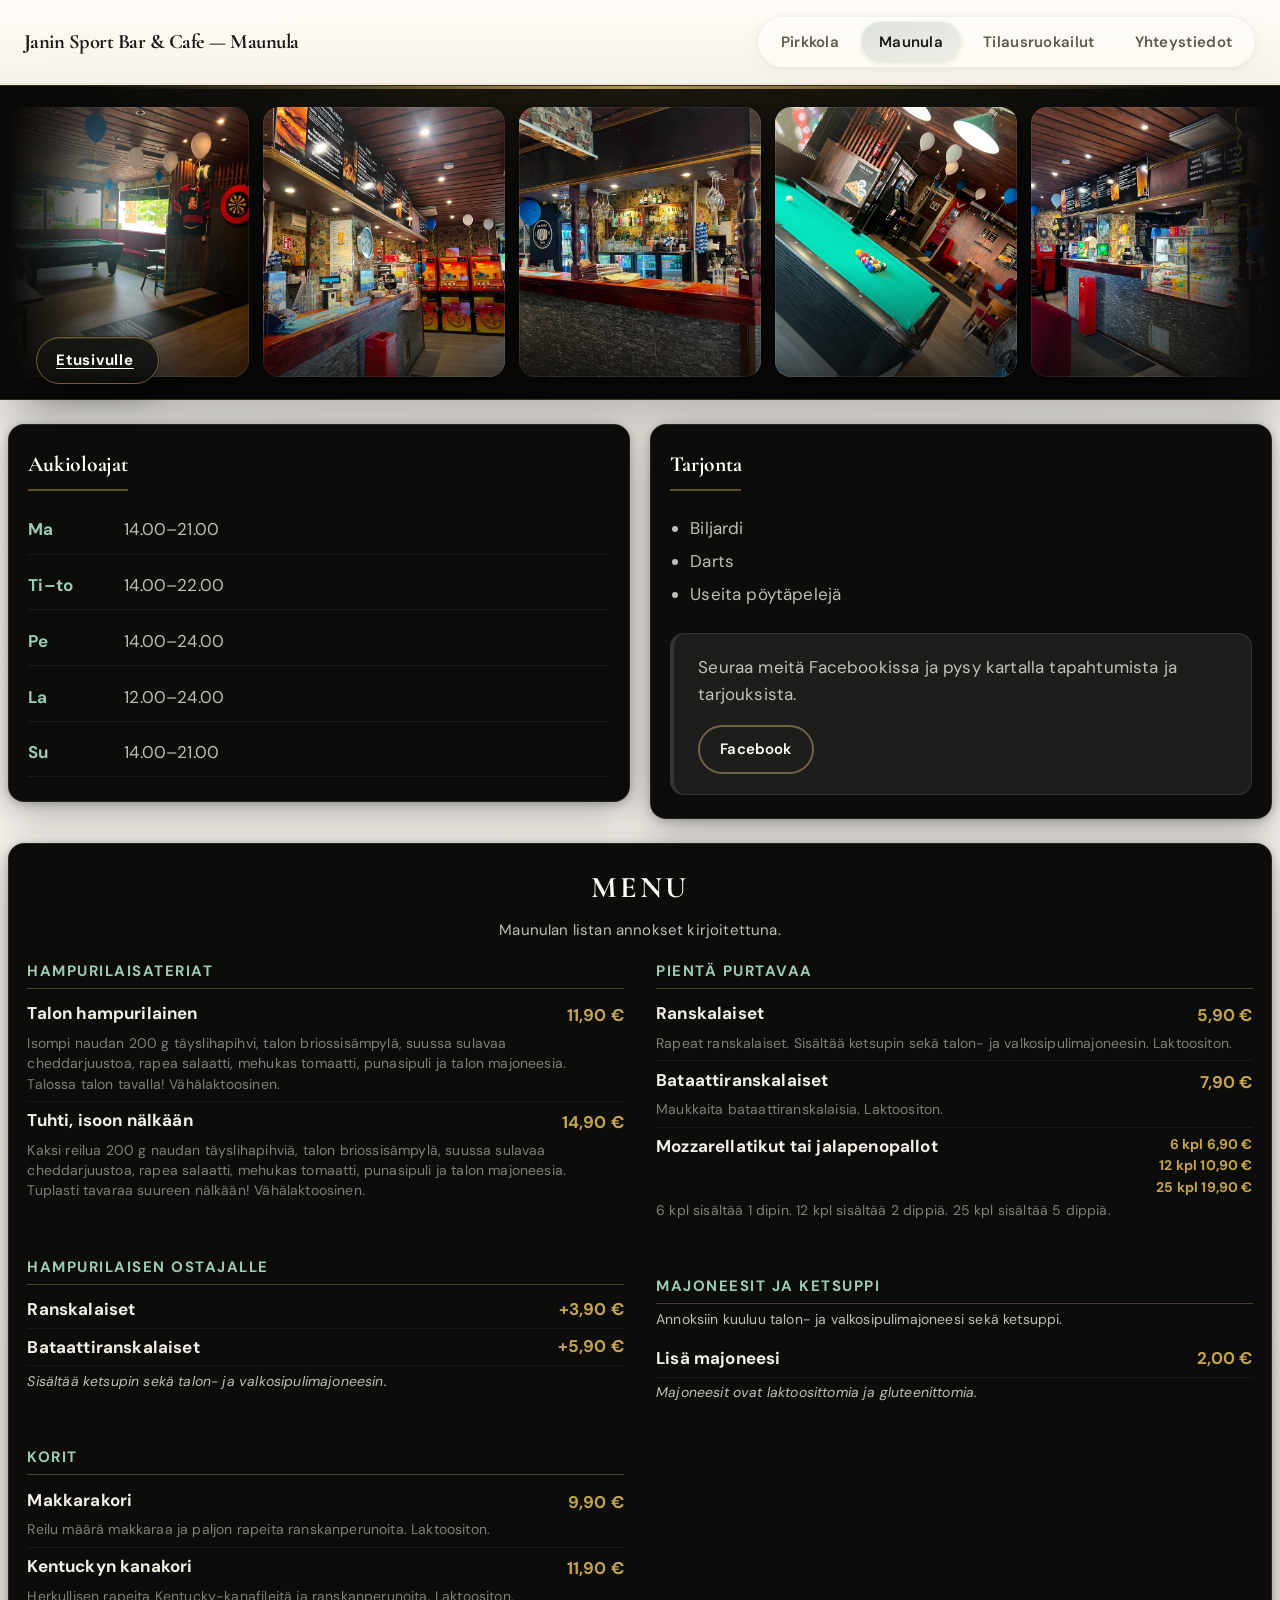
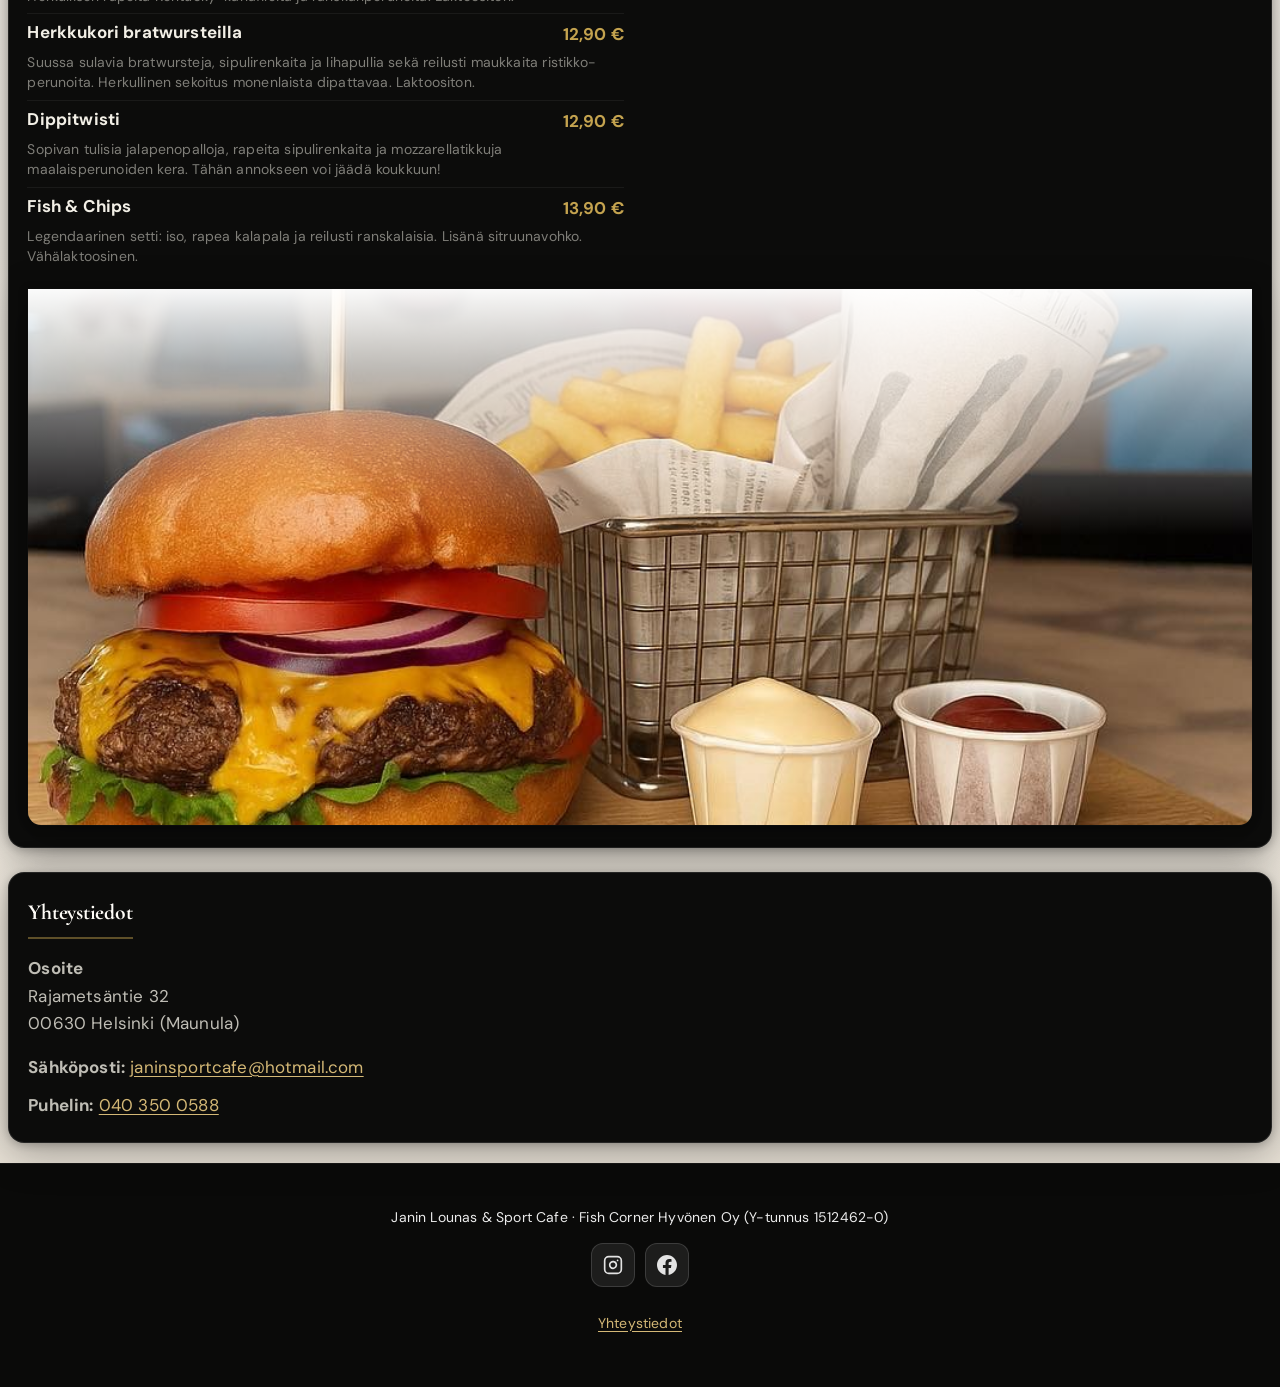
==== maunula/index.html @ fe7ccd72 "Korjaa siistit URL-osoitteet: kansiorakenne GitHub Pagesille. - pirkkola/, maunula/, yhteystiedot/ j" ====
﻿<!DOCTYPE html>
<html lang="fi">
<head>
  <meta charset="utf-8">
  <meta name="viewport" content="width=device-width, initial-scale=1, viewport-fit=cover">
  <meta name="theme-color" content="#12110f">
  <title>Maunula — Janin Sport Bar &amp; Cafe</title>
  <meta name="description" content="Janin Sport Bar &amp; Cafe Maunula, Helsinki: lounas, menu, biljardi, darts ja pöytäpelit. Rajametsäntie 32. Aukioloajat ja yhteystiedot.">
  <link rel="canonical" href="https://janinsportcafe.fi/maunula/">
  <meta name="robots" content="index, follow, max-image-preview:large">
  <link rel="sitemap" type="application/xml" title="Sitemap" href="https://janinsportcafe.fi/sitemap.xml">
  <link rel="alternate" hreflang="fi" href="https://janinsportcafe.fi/maunula/">
  <link rel="icon" href="/favicon.ico" sizes="48x48">
  <link rel="icon" href="/images/favicon-32x32.png" type="image/png" sizes="32x32">
  <link rel="icon" href="/images/favicon-16x16.png" type="image/png" sizes="16x16">
  <link rel="icon" href="/images/favicon.png" type="image/png" sizes="150x150">
  <link rel="apple-touch-icon" href="/images/apple-touch-icon.png" sizes="180x180">
  <link rel="manifest" href="/site.webmanifest">
  <meta name="application-name" content="Janin Lounas &amp; Sport Cafe">
  <meta name="apple-mobile-web-app-title" content="Janin Cafe">
  <meta name="apple-mobile-web-app-capable" content="yes">
  <meta name="apple-mobile-web-app-status-bar-style" content="black-translucent">
  <meta name="mobile-web-app-capable" content="yes">
  <meta name="msapplication-TileColor" content="#12110f">
  <meta name="msapplication-TileImage" content="https://janinsportcafe.fi/images/mstile-150x150.png">
  <meta name="msapplication-config" content="/browserconfig.xml">
  <meta property="og:locale" content="fi_FI">
  <meta property="og:site_name" content="Janin Lounas &amp; Sport Cafe">
  <meta property="og:type" content="website">
  <meta property="og:title" content="Maunula — Janin Sport Bar &amp; Cafe">
  <meta property="og:description" content="Sport Bar &amp; Cafe Maunulassa: lounas, biljardi, darts ja pöytäpelit. Rajametsäntie 32, Helsinki.">
  <meta property="og:url" content="https://janinsportcafe.fi/maunula/">
  <meta property="og:image" content="https://janinsportcafe.fi/images/og-default.jpg">
  <meta property="og:image:width" content="1200">
  <meta property="og:image:height" content="1200">
  <meta property="og:image:alt" content="Janin Sport Bar &amp; Cafe Maunula">
  <meta property="og:image:secure_url" content="https://janinsportcafe.fi/images/og-default.jpg">
  <meta property="og:image:type" content="image/jpeg">
  <meta name="twitter:card" content="summary_large_image">
  <meta name="twitter:title" content="Maunula — Janin Sport Bar &amp; Cafe">
  <meta name="twitter:description" content="Lounas, biljardi ja darts Maunulassa. Rajametsäntie 32, Helsinki.">
  <meta name="twitter:image" content="https://janinsportcafe.fi/images/og-default.jpg">
  <meta name="twitter:image:alt" content="Janin Sport Bar &amp; Cafe Maunula">
  <script type="application/ld+json">
  {
    "@context": "https://schema.org",
    "@graph": [
      {
        "@type": "BreadcrumbList",
        "itemListElement": [
          { "@type": "ListItem", "position": 1, "name": "Etusivu", "item": "https://janinsportcafe.fi/" },
          { "@type": "ListItem", "position": 2, "name": "Maunula", "item": "https://janinsportcafe.fi/maunula/" }
        ]
      },
      {
        "@type": "BarOrPub",
        "@id": "https://janinsportcafe.fi/maunula/#restaurant",
        "name": "Janin Sport Bar & Cafe — Maunula",
        "url": "https://janinsportcafe.fi/maunula/",
        "image": "https://janinsportcafe.fi/images/maunula-hero-01.png",
        "telephone": "+358403500588",
        "email": "janinsportcafe@hotmail.com",
        "servesCuisine": ["Suomalainen", "Lounas", "Burgerit"],
        "address": {
          "@type": "PostalAddress",
          "streetAddress": "Rajametsäntie 32",
          "addressLocality": "Helsinki",
          "postalCode": "00630",
          "addressCountry": "FI"
        },
        "geo": {
          "@type": "GeoCoordinates",
          "latitude": 60.2292534,
          "longitude": 24.9336675
        },
        "openingHoursSpecification": [
          { "@type": "OpeningHoursSpecification", "dayOfWeek": "Monday", "opens": "14:00", "closes": "21:00" },
          { "@type": "OpeningHoursSpecification", "dayOfWeek": ["Tuesday", "Wednesday", "Thursday"], "opens": "14:00", "closes": "22:00" },
          { "@type": "OpeningHoursSpecification", "dayOfWeek": "Friday", "opens": "14:00", "closes": "24:00" },
          { "@type": "OpeningHoursSpecification", "dayOfWeek": "Saturday", "opens": "12:00", "closes": "24:00" },
          { "@type": "OpeningHoursSpecification", "dayOfWeek": "Sunday", "opens": "14:00", "closes": "21:00" }
        ],
        "parentOrganization": {
          "@type": "Organization",
          "name": "Fish Corner Hyvönen Oy",
          "taxID": "1512462-0"
        }
      }
    ]
  }
  </script>
  <link rel="preconnect" href="https://fonts.googleapis.com">
  <link rel="preconnect" href="https://fonts.gstatic.com" crossorigin>
  <link href="https://fonts.googleapis.com/css2?family=Cormorant+Garamond:ital,wght@0,500;0,600;0,700;1,500&family=DM+Sans:ital,opsz,wght@0,9..40,400;0,9..40,500;0,9..40,600;0,9..40,700;1,9..40,400&display=swap" rel="stylesheet">
  <link rel="stylesheet" href="/css/style.css">
  <script src="/js/nav.js" defer></script>
  <script src="/js/home-reveal.js" defer></script>
</head>
<body class="page-branch page-maunula">
  <a class="skip-link" href="#main-content">Hyppää sisältöön</a>
  <div class="layout">
    <header class="site-header">
      <div class="site-header__inner">
        <a class="brand" href="/">Janin Sport Bar &amp; Cafe — Maunula</a>
        <button type="button" class="nav-toggle" aria-expanded="false" aria-controls="primary-nav" aria-label="Avaa valikko">
          <span class="nav-toggle__lines" aria-hidden="true"><span></span><span></span><span></span></span>
        </button>
        <nav id="primary-nav" class="nav nav--primary" aria-label="Päävalikko">
          <a href="/pirkkola/">Pirkkola</a>
          <a href="/maunula/" aria-current="page">Maunula</a>
          <a href="/pirkkola/#tilausruokailut">Tilausruokailut</a>
          <a href="/yhteystiedot/">Yhteystiedot</a>
        </nav>
      </div>
    </header>

    <main class="branch-main branch-main--fullvisual" id="main-content">
      <div class="branch-hero-shell">
      <div class="branch-visual-hero branch-visual-hero--gallery" role="group" aria-label="Kuvia Maunulasta">
        <div class="branch-visual-hero__viewport">
          <div class="branch-visual-hero__track">
            <figure class="branch-visual-hero__photo">
              <img src="/images/maunula-hero-01.png" alt="Biljardipöytä, darts ja pelitila ikkunoiden äärellä." width="800" height="500" decoding="async" fetchpriority="high">
            </figure>
            <figure class="branch-visual-hero__photo">
              <img src="/images/maunula-hero-02.png" alt="Palvelutiski, menu-taulut ja pelikoneet." width="800" height="500" loading="lazy" decoding="async">
            </figure>
            <figure class="branch-visual-hero__photo">
              <img src="/images/maunula-hero-03.png" alt="Baari ja juomavalikoima tiskin takana." width="800" height="500" loading="lazy" decoding="async">
            </figure>
            <figure class="branch-visual-hero__photo">
              <img src="/images/maunula-hero-04.png" alt="Biljardipöytä ja ravintolasali." width="800" height="500" loading="lazy" decoding="async">
            </figure>
            <figure class="branch-visual-hero__photo">
              <img src="/images/maunula-hero-05.png" alt="Palvelutiski ja juomavalikoima." width="800" height="500" loading="lazy" decoding="async">
            </figure>
            <figure class="branch-visual-hero__photo">
              <img src="/images/maunula-hero-06.png" alt="Baari, menu-taulut ja palvelutiski." width="800" height="500" loading="lazy" decoding="async">
            </figure>
            <figure class="branch-visual-hero__photo">
              <img src="/images/maunula-hero-07.png" alt="Biljardipöytä ja darts-seinä." width="800" height="500" loading="lazy" decoding="async">
            </figure>
            <figure class="branch-visual-hero__photo" aria-hidden="true">
              <img src="/images/maunula-hero-01.png" alt="" width="800" height="500" loading="lazy" decoding="async">
            </figure>
            <figure class="branch-visual-hero__photo" aria-hidden="true">
              <img src="/images/maunula-hero-02.png" alt="" width="800" height="500" loading="lazy" decoding="async">
            </figure>
            <figure class="branch-visual-hero__photo" aria-hidden="true">
              <img src="/images/maunula-hero-03.png" alt="" width="800" height="500" loading="lazy" decoding="async">
            </figure>
            <figure class="branch-visual-hero__photo" aria-hidden="true">
              <img src="/images/maunula-hero-04.png" alt="" width="800" height="500" loading="lazy" decoding="async">
            </figure>
            <figure class="branch-visual-hero__photo" aria-hidden="true">
              <img src="/images/maunula-hero-05.png" alt="" width="800" height="500" loading="lazy" decoding="async">
            </figure>
            <figure class="branch-visual-hero__photo" aria-hidden="true">
              <img src="/images/maunula-hero-06.png" alt="" width="800" height="500" loading="lazy" decoding="async">
            </figure>
            <figure class="branch-visual-hero__photo" aria-hidden="true">
              <img src="/images/maunula-hero-07.png" alt="" width="800" height="500" loading="lazy" decoding="async">
            </figure>
          </div>
        </div>
      </div>
      <p class="back-row back-row--hero-overlay home-reveal"><a class="back-row__link" href="/">Etusivulle</a></p>
      </div>

      <div class="branch-grid">
        <section class="content-panel home-reveal" style="--reveal-delay: 0ms" aria-labelledby="h-aukio-m">
          <h2 id="h-aukio-m">Aukioloajat</h2>
          <ul class="hours-list">
            <li><strong>Ma</strong> <span>14.00–21.00</span></li>
            <li><strong>Ti–to</strong> <span>14.00–22.00</span></li>
            <li><strong>Pe</strong> <span>14.00–24.00</span></li>
            <li><strong>La</strong> <span>12.00–24.00</span></li>
            <li><strong>Su</strong> <span>14.00–21.00</span></li>
          </ul>
        </section>

        <section class="content-panel home-reveal" style="--reveal-delay: 90ms" aria-labelledby="h-pelit-m">
          <h2 id="h-pelit-m">Tarjonta</h2>
          <ul class="plain">
            <li>Biljardi</li>
            <li>Darts</li>
            <li>Useita pöytäpelejä</li>
          </ul>
          <div class="callout" style="margin-top:1.5rem;">
            <p style="margin:0;">Seuraa meitä Facebookissa ja pysy kartalla tapahtumista ja tarjouksista.</p>
            <div class="actions-row">
              <a class="btn btn--secondary" href="https://www.facebook.com/lounaskahvilakavio/" rel="noopener noreferrer" target="_blank">Facebook</a>
            </div>
          </div>
        </section>
      </div>

      <section class="menu-section home-reveal" id="menu" aria-labelledby="menu-title-maunula">
        <h2 id="menu-title-maunula" class="menu-title">Menu</h2>
        <p class="menu-intro">Maunulan listan annokset kirjoitettuna.</p>
        <div class="menu-grid">
          <div class="menu-column">
            <section aria-labelledby="menu-burgerit-m">
              <h3 id="menu-burgerit-m" class="menu-block__heading">Hampurilaisateriat</h3>

              <article class="menu-item">
                <div class="menu-item__row">
                  <p class="menu-item__name">Talon hampurilainen</p>
                  <div class="menu-item__tail"><span class="menu-item__price">11,90 €</span></div>
                </div>
                <p class="menu-item__desc">Isompi naudan 200 g täyslihapihvi, talon briossisämpylä, suussa sulavaa cheddarjuustoa, rapea salaatti, mehukas tomaatti, punasipuli ja talon majoneesia. Talossa talon tavalla! Vähälaktoosinen.</p>
              </article>

              <article class="menu-item">
                <div class="menu-item__row">
                  <p class="menu-item__name">Tuhti, isoon nälkään</p>
                  <div class="menu-item__tail"><span class="menu-item__price">14,90 €</span></div>
                </div>
                <p class="menu-item__desc">Kaksi reilua 200 g naudan täyslihapihviä, talon briossisämpylä, suussa sulavaa cheddarjuustoa, rapea salaatti, mehukas tomaatti, punasipuli ja talon majoneesia. Tuplasti tavaraa suureen nälkään! Vähälaktoosinen.</p>
              </article>
            </section>

            <section class="menu-block--footer" aria-labelledby="menu-lisuke-m">
              <h3 id="menu-lisuke-m" class="menu-block__heading">Hampurilaisen ostajalle</h3>
              <article class="menu-item menu-item--tight">
                <div class="menu-item__row">
                  <p class="menu-item__name">Ranskalaiset</p>
                  <div class="menu-item__tail"><span class="menu-item__price">+3,90 €</span></div>
                </div>
              </article>
              <article class="menu-item menu-item--tight">
                <div class="menu-item__row">
                  <p class="menu-item__name">Bataattiranskalaiset</p>
                  <div class="menu-item__tail"><span class="menu-item__price">+5,90 €</span></div>
                </div>
              </article>
              <p class="menu-block__note menu-block__note--after">Sisältää ketsupin sekä talon- ja valkosipulimajoneesin.</p>
            </section>

            <section class="menu-block--footer" aria-labelledby="menu-korit-m">
              <h3 id="menu-korit-m" class="menu-block__heading">Korit</h3>

              <article class="menu-item">
                <div class="menu-item__row">
                  <p class="menu-item__name">Makkarakori</p>
                  <div class="menu-item__tail"><span class="menu-item__price">9,90 €</span></div>
                </div>
                <p class="menu-item__desc">Reilu määrä makkaraa ja paljon rapeita ranskanperunoita. Laktoositon.</p>
              </article>

              <article class="menu-item">
                <div class="menu-item__row">
                  <p class="menu-item__name">Kentuckyn kanakori</p>
                  <div class="menu-item__tail"><span class="menu-item__price">11,90 €</span></div>
                </div>
                <p class="menu-item__desc">Herkullisen rapeita Kentucky-kanafileitä ja ranskanperunoita. Laktoositon.</p>
              </article>

              <article class="menu-item">
                <div class="menu-item__row">
                  <p class="menu-item__name">Herkkukori bratwursteilla</p>
                  <div class="menu-item__tail"><span class="menu-item__price">12,90 €</span></div>
                </div>
                <p class="menu-item__desc">Suussa sulavia bratwursteja, sipulirenkaita ja lihapullia sekä reilusti maukkaita ristikko-perunoita. Herkullinen sekoitus monenlaista dipattavaa. Laktoositon.</p>
              </article>

              <article class="menu-item">
                <div class="menu-item__row">
                  <p class="menu-item__name">Dippitwisti</p>
                  <div class="menu-item__tail"><span class="menu-item__price">12,90 €</span></div>
                </div>
                <p class="menu-item__desc">Sopivan tulisia jalapenopalloja, rapeita sipulirenkaita ja mozzarellatikkuja maalaisperunoiden kera. Tähän annokseen voi jäädä koukkuun!</p>
              </article>

              <article class="menu-item">
                <div class="menu-item__row">
                  <p class="menu-item__name">Fish &amp; Chips</p>
                  <div class="menu-item__tail"><span class="menu-item__price">13,90 €</span></div>
                </div>
                <p class="menu-item__desc">Legendaarinen setti: iso, rapea kalapala ja reilusti ranskalaisia. Lisänä sitruunavohko. Vähälaktoosinen.</p>
              </article>
            </section>
          </div>

          <div class="menu-column">
            <section aria-labelledby="menu-pienta-m">
              <h3 id="menu-pienta-m" class="menu-block__heading">Pientä purtavaa</h3>

              <article class="menu-item">
                <div class="menu-item__row">
                  <p class="menu-item__name">Ranskalaiset</p>
                  <div class="menu-item__tail"><span class="menu-item__price">5,90 €</span></div>
                </div>
                <p class="menu-item__desc">Rapeat ranskalaiset. Sisältää ketsupin sekä talon- ja valkosipulimajoneesin. Laktoositon.</p>
              </article>

              <article class="menu-item">
                <div class="menu-item__row">
                  <p class="menu-item__name">Bataattiranskalaiset</p>
                  <div class="menu-item__tail"><span class="menu-item__price">7,90 €</span></div>
                </div>
                <p class="menu-item__desc">Maukkaita bataattiranskalaisia. Laktoositon.</p>
              </article>

              <article class="menu-item">
                <div class="menu-item__row">
                  <p class="menu-item__name">Mozzarellatikut tai jalapenopallot</p>
                  <div class="menu-item__tail menu-item__tail--stack">
                    <span class="menu-item__price">6 kpl 6,90 €</span>
                    <span class="menu-item__price">12 kpl 10,90 €</span>
                    <span class="menu-item__price">25 kpl 19,90 €</span>
                  </div>
                </div>
                <p class="menu-item__desc">6 kpl sisältää 1 dipin. 12 kpl sisältää 2 dippiä. 25 kpl sisältää 5 dippiä.</p>
              </article>
            </section>

            <section class="menu-block--footer" aria-labelledby="menu-majo-m">
              <h3 id="menu-majo-m" class="menu-block__heading">Majoneesit ja ketsuppi</h3>
              <p class="menu-block__note">Annoksiin kuuluu talon- ja valkosipulimajoneesi sekä ketsuppi.</p>
              <article class="menu-item menu-item--tight">
                <div class="menu-item__row">
                  <p class="menu-item__name">Lisä majoneesi</p>
                  <div class="menu-item__tail"><span class="menu-item__price">2,00 €</span></div>
                </div>
              </article>
              <p class="menu-block__note menu-block__note--after">Majoneesit ovat laktoosittomia ja gluteenittomia.</p>
            </section>
          </div>
        </div>
        <figure class="menu-print menu-print--banner">
          <img
            src="/images/menu-burger-side.png"
            alt="Hampurilainen, ranskalaiset ja dipit tarjoiltuna."
            width="1024"
            height="1024"
            loading="lazy"
            decoding="async">
        </figure>
      </section>

      <section class="content-panel home-reveal" aria-labelledby="h-yhteys-m">
        <h2 id="h-yhteys-m">Yhteystiedot</h2>
        <p style="margin:0;"><strong>Osoite</strong><br>Rajametsäntie 32<br>00630 Helsinki (Maunula)</p>
        <p style="margin:1rem 0 0;">
          <strong>Sähköposti:</strong>
          <a href="mailto:janinsportcafe@hotmail.com">janinsportcafe@hotmail.com</a>
        </p>
        <p style="margin:0.65rem 0 0;">
          <strong>Puhelin:</strong>
          <a href="tel:+358403500588">040 350 0588</a>
        </p>
      </section>
    </main>

    <footer class="site-footer">
      <p>Janin Lounas &amp; Sport Cafe · Fish Corner Hyvönen Oy (Y-tunnus 1512462-0)</p>
      <ul class="social-links social-links--footer" role="list">
        <li>
          <a class="social-link" href="https://www.instagram.com/janin_lounas_pirkkola/" rel="noopener noreferrer" target="_blank" aria-label="Janin Lounas Pirkkola Instagramissa">
            <svg class="social-link__icon" xmlns="http://www.w3.org/2000/svg" viewBox="0 0 24 24" fill="none" stroke="currentColor" stroke-width="2" stroke-linecap="round" stroke-linejoin="round" aria-hidden="true"><rect x="2" y="2" width="20" height="20" rx="5" ry="5"/><path d="M16 11.37A4 4 0 1 1 12.63 8 4 4 0 0 1 16 11.37z"/><line x1="17.5" y1="6.5" x2="17.51" y2="6.5"/></svg>
          </a>
        </li>
        <li>
          <a class="social-link" href="https://www.facebook.com/lounaskahvilakavio/" rel="noopener noreferrer" target="_blank" aria-label="Janin Lounas &amp; Sport Cafe Facebookissa">
            <svg class="social-link__icon" xmlns="http://www.w3.org/2000/svg" viewBox="0 0 24 24" aria-hidden="true"><path fill="currentColor" d="M24 12.073C24 5.405 18.627 0 12 0S0 5.405 0 12.073c0 5.999 4.437 10.961 10.206 11.854v-8.384H7.129v-3.47h3.077V9.43c0-3.007 1.792-4.669 4.533-4.669 1.312 0 2.686.236 2.686.236v3.019h-1.515c-1.492 0-1.956.925-1.956 1.873v2.25h3.328l-.531 3.47h-2.797v8.384C19.564 23.034 24 18.072 24 12.073Z"/></svg>
          </a>
        </li>
      </ul>
      <p><a href="/yhteystiedot/">Yhteystiedot</a></p>
    </footer>
  </div>
</body>
</html>
---- css/style.css ----
/* Janin Lounas & Sport Cafe — premium ravintola (editorial + lämmin paperi) */
:root {
  /* Sivun vaalea tausta */
  --bg: #f5f1ea;
  --bg-alt: #ebe5da;
  --paper: #fffdf8;

  /* Laatikot (musta / hiilenharmaa) */
  --surface: #0c0c0b;
  --surface-2: #141413;
  --surface-3: #1d1d1b;

  /* Teksti laatikon ulkopuolella (vaalea tausta) */
  --ink: #3a3630;
  --ink-soft: #1c1916;
  --muted: #5e584f;

  /* Teksti laatikon sisällä */
  --on-box: #f2efe6;
  --on-box-heading: #fffdf8;
  --on-box-muted: rgba(242, 239, 230, 0.78);
  --on-box-faint: rgba(242, 239, 230, 0.5);
  --link-on-box: #d4b876;
  --link-on-box-hover: #ecd9a0;
  --box-border: rgba(255, 253, 248, 0.1);
  --box-border-subtle: rgba(255, 253, 248, 0.06);

  --accent: #2f5845;
  --accent-hover: #254538;
  --accent-dim: rgba(149, 201, 176, 0.35);
  --accent-soft: rgba(47, 88, 69, 0.22);
  --accent-on-dark: #9bcbb0;
  --gold: #8f6b26;
  --gold-light: #c4a34f;
  --link: #2a5040;
  --link-hover: #1e3a2e;
  --border: rgba(28, 25, 22, 0.09);
  --border-subtle: rgba(28, 25, 22, 0.055);
  --radius: 14px;
  --radius-sm: 10px;
  --shadow: 0 10px 40px rgba(0, 0, 0, 0.32), 0 2px 10px rgba(0, 0, 0, 0.22);
  --shadow-hover: 0 28px 64px rgba(0, 0, 0, 0.42), 0 10px 28px rgba(0, 0, 0, 0.28);
  --font-display: "Cormorant Garamond", Georgia, "Times New Roman", serif;
  --font-body: "DM Sans", system-ui, -apple-system, "Segoe UI", sans-serif;
  --max: 80rem;
  --panel-max: min(100% - 1rem, var(--max));
  --footer-bg: #0a0a09;
  --footer-muted: rgba(255, 253, 248, 0.74);
  --footer-link: #d4b876;
  --hero-brass: #d4b876;
  --hero-frost: rgba(18, 16, 14, 0.42);
}

*,
*::before,
*::after {
  box-sizing: border-box;
}

html {
  scroll-behavior: smooth;
  -webkit-text-size-adjust: 100%;
  text-size-adjust: 100%;
  overflow-x: clip;
}

body {
  margin: 0;
  font-family: var(--font-body);
  font-size: clamp(1rem, 0.28vw + 0.94rem, 1.0625rem);
  line-height: 1.62;
  letter-spacing: 0.01em;
  color: var(--ink);
  background: var(--bg);
  background-image:
    radial-gradient(ellipse 120% 80% at 50% -20%, rgba(196, 163, 79, 0.07), transparent 55%),
    linear-gradient(180deg, #faf8f3 0%, var(--bg) 42%, #e6dfd3 100%);
  overflow-x: clip;
  padding-bottom: env(safe-area-inset-bottom, 0);
  text-rendering: optimizeLegibility;
  -webkit-font-smoothing: antialiased;
}

.skip-link {
  position: absolute;
  left: -9999px;
  top: 0;
  z-index: 100;
  padding: 0.65rem 1.1rem;
  background: var(--accent);
  color: #fff;
  font-weight: 700;
  font-size: 0.875rem;
  text-decoration: none;
  border-radius: 0 0 10px 0;
  box-shadow: var(--shadow);
}

.skip-link:focus {
  left: max(1rem, env(safe-area-inset-left));
  outline: 2px solid var(--gold);
  outline-offset: 2px;
}

img {
  max-width: 100%;
  height: auto;
  display: block;
}

a {
  color: var(--link);
  text-decoration-thickness: 1px;
  text-underline-offset: 3px;
}

a:hover {
  color: var(--link-hover);
}

a:focus-visible {
  outline: 2px solid var(--accent);
  outline-offset: 2px;
}

/* Laatikot: musta pinta, vaalea teksti (sivun tausta pysyy vaaleana) */
.page-branch .branch-intro,
.content-panel,
.card,
.contact-block,
.menu-section:not(.menu-section--pirkkola-print):not(.menu-section--maunula-print),
.fb-embed-wrap,
.callout,
.tilaus-standout,
.page-minimal main {
  color: var(--on-box-muted);
  border-color: var(--box-border);
}

.page-branch .branch-intro .page-title,
.content-panel h2,
.content-panel__title-row h2,
.card__title,
.card--home .card__title,
.menu-title,
.contact-block strong {
  color: var(--on-box-heading);
}

.card__meta,
.page-branch .branch-intro .page-intro {
  color: var(--on-box-muted);
}

.content-panel > p:first-of-type,
.content-panel li,
.contact-block p {
  color: var(--on-box-muted);
}

.content-panel a:not(.btn),
.page-branch .branch-intro a:not(.btn),
.contact-block a:not(.btn),
.content-panel__jump {
  color: var(--link-on-box);
}

.content-panel a:not(.btn):hover,
.page-branch .branch-intro a:not(.btn):hover,
.contact-block a:not(.btn):hover,
.content-panel__jump:hover {
  color: var(--link-on-box-hover);
}

.content-panel h2,
.content-panel__title-row {
  border-bottom-color: rgba(196, 163, 79, 0.45);
}

.content-panel .hours-list li,
.contact-block .hours-list li {
  border-bottom-color: var(--box-border-subtle);
}

.content-panel .hours-list strong,
.contact-block .hours-list strong {
  color: var(--accent-on-dark);
}

.content-panel .fb-hint,
.tilaus-standout .fb-hint {
  color: var(--on-box-faint);
}

.content-panel .activity-card__meta {
  color: var(--on-box-muted);
}

.content-panel .activity-card__meta strong {
  color: var(--on-box);
}

.content-panel .activity-card__meta span {
  color: var(--accent-on-dark);
}

.content-panel .price-tag,
.contact-block .price-tag {
  color: var(--accent-on-dark);
}

code {
  font-family: ui-monospace, "Cascadia Code", monospace;
  font-size: 0.88em;
  background: #e4dfd4;
  color: var(--ink-soft);
  padding: 0.12em 0.45em;
  border-radius: 6px;
  border: 1px solid rgba(28, 25, 22, 0.1);
}

.site-header {
  position: sticky;
  top: 0;
  z-index: 50;
  padding-top: env(safe-area-inset-top, 0);
  background: linear-gradient(
    180deg,
    rgba(255, 253, 248, 0.97) 0%,
    rgba(251, 247, 240, 0.93) 55%,
    rgba(247, 242, 234, 0.9) 100%
  );
  backdrop-filter: blur(22px) saturate(1.28);
  -webkit-backdrop-filter: blur(22px) saturate(1.28);
  border-bottom: 1px solid rgba(28, 25, 22, 0.065);
  box-shadow:
    0 1px 0 rgba(255, 253, 248, 0.85) inset,
    0 -1px 0 rgba(196, 163, 79, 0.14) inset,
    0 14px 42px rgba(18, 17, 15, 0.07),
    0 2px 6px rgba(18, 17, 15, 0.04);
}

.site-header__inner {
  max-width: var(--max);
  margin: 0 auto;
  padding: 0.85rem max(1.1rem, env(safe-area-inset-left)) 0.85rem max(1.1rem, env(safe-area-inset-right));
  display: flex;
  flex-wrap: wrap;
  align-items: center;
  justify-content: space-between;
  gap: 0.75rem 1rem;
}

.brand {
  flex: 1 1 auto;
  min-width: 0;
  font-family: var(--font-display);
  font-weight: 700;
  font-size: clamp(1.08rem, 3.2vw, 1.28rem);
  line-height: 1.15;
  color: var(--ink-soft);
  text-decoration: none;
  letter-spacing: -0.025em;
  padding: 0.35rem 0;
  transition: color 0.22s ease, opacity 0.22s ease;
}

.brand:hover {
  color: var(--link-hover);
}

.nav-toggle {
  flex: 0 0 auto;
  display: inline-flex;
  flex-direction: column;
  justify-content: center;
  align-items: center;
  gap: 5px;
  width: 2.75rem;
  height: 2.75rem;
  padding: 0;
  margin: 0;
  border: 1px solid rgba(28, 25, 22, 0.1);
  border-radius: 12px;
  background: rgba(255, 253, 248, 0.88);
  box-shadow:
    0 1px 0 rgba(255, 253, 248, 0.95) inset,
    0 2px 10px rgba(28, 25, 22, 0.05);
  cursor: pointer;
  color: var(--ink-soft);
  -webkit-tap-highlight-color: transparent;
  transition: border-color 0.2s ease, box-shadow 0.2s ease, background 0.2s ease;
}

.nav-toggle:hover {
  border-color: rgba(196, 163, 79, 0.5);
  color: var(--ink-soft);
  background: rgba(255, 253, 248, 0.98);
  box-shadow:
    0 1px 0 rgba(255, 253, 248, 1) inset,
    0 4px 16px rgba(28, 25, 22, 0.07);
}

.nav-toggle:focus-visible {
  outline: 2px solid var(--accent);
  outline-offset: 2px;
}

.nav-toggle__lines {
  display: flex;
  flex-direction: column;
  gap: 5px;
  pointer-events: none;
}

.nav-toggle__lines span {
  display: block;
  width: 1.25rem;
  height: 2px;
  background: currentColor;
  border-radius: 1px;
}

.nav.nav--primary {
  display: none;
  flex: 1 0 100%;
  flex-direction: column;
  align-items: stretch;
  flex-wrap: nowrap;
  gap: 0;
  margin: 0;
  padding: 0.35rem 0 0;
  border-top: 1px solid var(--border-subtle);
}

.nav.nav--primary.is-open {
  display: flex;
}

.nav.nav--primary a {
  font-size: 1rem;
  font-weight: 600;
  color: var(--muted);
  text-decoration: none;
  padding: 0.85rem 0.15rem;
  min-height: 2.75rem;
  display: flex;
  align-items: center;
  border-bottom: 1px solid var(--border-subtle);
  transition: color 0.2s ease, background 0.2s ease;
}

.nav.nav--primary a:last-child {
  border-bottom: none;
}

.nav.nav--primary a:hover,
.nav.nav--primary a:focus-visible {
  color: var(--ink-soft);
}

.nav.nav--primary a[aria-current="page"] {
  color: var(--ink-soft);
}

@media (min-width: 48rem) {
  .site-header__inner {
    flex-wrap: nowrap;
    padding: 1rem 1.5rem;
    gap: 1.25rem;
  }

  .brand {
    flex: 0 1 auto;
    padding: 0;
  }

  .nav-toggle {
    display: none;
  }

  .nav.nav--primary {
    display: flex !important;
    flex: 0 1 auto;
    flex-direction: row;
    flex-wrap: wrap;
    align-items: center;
    gap: 0.2rem;
    width: auto;
    margin: 0;
    padding: 0.28rem;
    border-top: none;
    background: rgba(255, 253, 248, 0.65);
    border: 1px solid rgba(28, 25, 22, 0.06);
    border-radius: 999px;
    box-shadow:
      0 1px 0 rgba(255, 253, 248, 0.95) inset,
      0 4px 22px rgba(28, 25, 22, 0.045),
      0 1px 3px rgba(28, 25, 22, 0.04);
  }

  .nav.nav--primary a {
    font-size: 0.9375rem;
    font-weight: 600;
    letter-spacing: 0.02em;
    padding: 0.52rem 1.15rem;
    min-height: 0;
    border-bottom: none;
    border-radius: 999px;
    color: var(--muted);
    transition:
      color 0.2s ease,
      background 0.22s ease,
      box-shadow 0.22s ease,
      transform 0.2s ease;
  }

  .nav.nav--primary a:hover,
  .nav.nav--primary a:focus-visible {
    color: var(--ink-soft);
    background: rgba(255, 253, 248, 0.95);
    box-shadow: 0 2px 10px rgba(28, 25, 22, 0.06);
  }

  .nav.nav--primary a[aria-current="page"] {
    color: var(--ink-soft);
    background: linear-gradient(165deg, rgba(47, 88, 69, 0.16) 0%, rgba(47, 88, 69, 0.07) 100%);
    box-shadow:
      0 1px 0 rgba(255, 253, 248, 0.55) inset,
      0 1px 4px rgba(47, 88, 69, 0.12);
  }

  @media (hover: hover) and (pointer: fine) {
    .nav.nav--primary a:hover {
      transform: translateY(-1px);
    }

    .nav.nav--primary a[aria-current="page"]:hover {
      transform: none;
    }
  }
}

main {
  max-width: var(--max);
  margin: 0 auto;
  padding: 1.5rem max(1rem, env(safe-area-inset-left)) 3rem max(1rem, env(safe-area-inset-right));
}

@media (min-width: 48rem) {
  main {
    padding: 2rem 1.25rem 4rem;
  }

  .page-pirkkola main.branch-main,
  .page-maunula main.branch-main,
  .page-contact.page-branch main.branch-main {
    padding-top: 0;
    padding-bottom: max(1.5rem, env(safe-area-inset-bottom));
    padding-left: env(safe-area-inset-left, 0px);
    padding-right: env(safe-area-inset-right, 0px);
  }
}

.page-contact main {
  max-width: none;
}

/* Toimipistesivut (Pirkkola / Maunula): laatikot kuten etusivulla */
.page-branch main.branch-main {
  display: flex;
  flex-direction: column;
  gap: 1.5rem;
  width: 100%;
  max-width: var(--max);
  margin-left: auto;
  margin-right: auto;
  box-sizing: border-box;
}

.page-branch main.branch-main > .back-row,
.page-branch main.branch-main > .branch-intro,
.page-branch main.branch-main > .branch-grid,
.page-branch main.branch-main > .branch-stack,
.page-branch main.branch-main > section {
  max-width: var(--panel-max);
  margin-left: auto;
  margin-right: auto;
  width: 100%;
  box-sizing: border-box;
}

.page-branch main.branch-main > .content-panel--branch-wide {
  max-width: var(--max);
}

.page-branch main.branch-main > .back-row {
  margin-bottom: 0;
  padding: 0.35rem max(1rem, env(safe-area-inset-left)) 0.85rem max(1rem, env(safe-area-inset-right));
  background: transparent;
  border: none;
  border-radius: 0;
  box-shadow: none;
}

.page-branch main.branch-main > .back-row .back-row__link {
  display: inline-flex;
  align-items: center;
  justify-content: center;
  gap: 0.5rem;
  margin: 0 auto;
  padding: 0.65rem 1.35rem 0.65rem 1.1rem;
  font-family: var(--font-body);
  font-weight: 600;
  font-size: 0.875rem;
  letter-spacing: 0.04em;
  text-decoration: none;
  color: var(--ink-soft);
  background: linear-gradient(
    165deg,
    rgba(255, 253, 248, 0.99) 0%,
    rgba(247, 242, 233, 0.96) 48%,
    rgba(241, 235, 224, 0.94) 100%
  );
  border: 1px solid rgba(28, 25, 22, 0.08);
  border-radius: 999px;
  box-shadow:
    0 1px 0 rgba(255, 253, 248, 0.98) inset,
    0 2px 0 rgba(196, 163, 79, 0.12) inset,
    0 8px 28px rgba(28, 25, 22, 0.07),
    0 2px 6px rgba(28, 25, 22, 0.04);
  transition:
    color 0.22s ease,
    border-color 0.22s ease,
    box-shadow 0.22s ease,
    transform 0.22s ease,
    background 0.22s ease;
}

.page-branch main.branch-main > .back-row .back-row__link::before {
  content: "←";
  font-weight: 600;
  font-size: 1.05em;
  line-height: 1;
  opacity: 0.72;
  flex-shrink: 0;
  transform: translateY(-0.03em);
}

.page-branch main.branch-main > .back-row .back-row__link:hover {
  color: var(--link);
  border-color: rgba(196, 163, 79, 0.42);
  background: linear-gradient(
    165deg,
    rgba(255, 253, 248, 1) 0%,
    rgba(252, 248, 238, 0.98) 100%
  );
  box-shadow:
    0 1px 0 rgba(255, 253, 248, 1) inset,
    0 2px 0 rgba(196, 163, 79, 0.2) inset,
    0 12px 36px rgba(28, 25, 22, 0.09),
    0 2px 8px rgba(47, 88, 69, 0.08);
}

.page-branch main.branch-main > .back-row .back-row__link:focus-visible {
  outline: 2px solid var(--accent);
  outline-offset: 3px;
}

@media (hover: hover) and (pointer: fine) {
  .page-branch main.branch-main > .back-row .back-row__link:hover {
    transform: translateY(-1px);
  }
}

/* Pirkkola & Maunula: täysleveys, korkeus, vaalea tausta pääalueella */
.page-pirkkola .site-header__inner,
.page-maunula .site-header__inner,
.page-contact .site-header__inner {
  max-width: none;
}

.page-pirkkola .layout,
.page-maunula .layout,
.page-contact .layout {
  min-height: 100dvh;
}

.page-pirkkola main.branch-main,
.page-maunula main.branch-main,
.page-contact.page-branch main.branch-main {
  flex: 1 1 auto;
  max-width: none;
  width: 100%;
  margin-left: 0;
  margin-right: 0;
  padding-top: 0;
  padding-bottom: max(1.25rem, env(safe-area-inset-bottom));
  padding-left: env(safe-area-inset-left, 0px);
  padding-right: env(safe-area-inset-right, 0px);
  background: transparent;
}

.page-pirkkola .branch-visual-hero,
.page-maunula .branch-visual-hero {
  width: 100%;
  margin: 0;
}

.branch-hero-shell {
  position: relative;
  width: 100%;
}

.page-pirkkola .branch-hero-shell .back-row--hero-overlay,
.page-maunula .branch-hero-shell .back-row--hero-overlay {
  position: absolute;
  z-index: 5;
  bottom: clamp(1rem, 2.8vw, 1.65rem);
  left: clamp(1rem, 3.5vw, 2.25rem);
  margin: 0;
  padding: 0;
  max-width: none;
  width: auto;
  text-align: left;
}

.page-pirkkola .branch-hero-shell .back-row--hero-overlay .back-row__link,
.page-maunula .branch-hero-shell .back-row--hero-overlay .back-row__link,
.page-contact.page-branch main.branch-main > .back-row--hero-overlay .back-row__link {
  margin: 0;
  padding: 0.78rem 1.55rem 0.78rem 1.2rem;
  font-size: 0.9375rem;
  font-weight: 700;
  letter-spacing: 0.05em;
  text-transform: none;
  color: var(--on-box-heading);
  background:
    linear-gradient(
      165deg,
      rgba(22, 21, 19, 0.92) 0%,
      rgba(12, 12, 11, 0.88) 100%
    );
  border: 1px solid rgba(196, 163, 79, 0.55);
  border-radius: 999px;
  box-shadow:
    0 1px 0 rgba(255, 253, 248, 0.1) inset,
    0 10px 32px rgba(0, 0, 0, 0.42),
    0 0 0 1px rgba(0, 0, 0, 0.28);
  backdrop-filter: blur(10px);
  -webkit-backdrop-filter: blur(10px);
}

.page-pirkkola .branch-hero-shell .back-row--hero-overlay .back-row__link::before,
.page-maunula .branch-hero-shell .back-row--hero-overlay .back-row__link::before,
.page-contact.page-branch main.branch-main > .back-row--hero-overlay .back-row__link::before {
  color: var(--gold-light);
  opacity: 1;
}

.page-pirkkola .branch-hero-shell .back-row--hero-overlay .back-row__link:hover,
.page-maunula .branch-hero-shell .back-row--hero-overlay .back-row__link:hover,
.page-contact.page-branch main.branch-main > .back-row--hero-overlay .back-row__link:hover {
  color: #fffdf8;
  border-color: var(--gold-light);
  background:
    linear-gradient(
      165deg,
      rgba(47, 88, 69, 0.94) 0%,
      rgba(22, 21, 19, 0.92) 100%
    );
  box-shadow:
    0 1px 0 rgba(255, 253, 248, 0.14) inset,
    0 14px 38px rgba(0, 0, 0, 0.48),
    0 0 0 1px rgba(196, 163, 79, 0.35);
}

.page-pirkkola .branch-hero-shell .back-row--hero-overlay .back-row__link:focus-visible,
.page-maunula .branch-hero-shell .back-row--hero-overlay .back-row__link:focus-visible,
.page-contact.page-branch main.branch-main > .back-row--hero-overlay .back-row__link:focus-visible {
  outline: 2px solid var(--gold-light);
  outline-offset: 3px;
}

.page-contact.page-branch main.branch-main > .back-row--hero-overlay {
  text-align: left;
  margin-bottom: 0;
  padding:
    clamp(1rem, 3vw, 1.35rem)
    max(1rem, env(safe-area-inset-right))
    0.25rem
    max(1rem, env(safe-area-inset-left));
  background: transparent;
  border: none;
  box-shadow: none;
}

@media (hover: hover) and (pointer: fine) {
  .page-pirkkola .branch-hero-shell .back-row--hero-overlay .back-row__link:hover,
  .page-maunula .branch-hero-shell .back-row--hero-overlay .back-row__link:hover,
  .page-contact.page-branch main.branch-main > .back-row--hero-overlay .back-row__link:hover {
    transform: translateY(-1px);
  }
}

.branch-visual-hero {
  position: relative;
  width: 100%;
  height: clamp(10rem, 26vh, 14rem);
  flex-shrink: 0;
  overflow: hidden;
}

.branch-visual-hero .branch-visual-hero__bg {
  position: absolute;
  inset: 0;
  background:
    linear-gradient(180deg, rgba(18, 17, 15, 0.35) 0%, rgba(18, 17, 15, 0.68) 100%),
    url("../images/home-hero-bg-new.png") center / cover no-repeat;
}

/* Pirkkola & Maunula: kuvat vierekkäin, vaakakarusselli */
.page-pirkkola .branch-visual-hero--gallery,
.page-maunula .branch-visual-hero--gallery {
  --branch-hero-visible: 7;
  --branch-hero-slide: calc(100vw / var(--branch-hero-visible));
  --branch-hero-frame: clamp(0.3rem, 0.55vw, 0.45rem);
  --branch-hero-marquee-duration: 78s;
  position: relative;
  height: auto;
  overflow: hidden;
  background:
    radial-gradient(ellipse 90% 120% at 50% -20%, rgba(196, 163, 79, 0.14), transparent 55%),
    linear-gradient(180deg, #0a0a09 0%, var(--surface) 42%, #0a0a09 100%);
  border-block: 1px solid rgba(196, 163, 79, 0.22);
  box-shadow:
    inset 0 1px 0 rgba(255, 253, 248, 0.04),
    0 18px 48px rgba(0, 0, 0, 0.28);
}

.page-pirkkola .branch-visual-hero--gallery::before,
.page-maunula .branch-visual-hero--gallery::before {
  content: "";
  position: absolute;
  inset: 0 auto auto 0;
  z-index: 3;
  width: 100%;
  height: 3px;
  background: linear-gradient(
    90deg,
    transparent 8%,
    rgba(196, 163, 79, 0.35) 24%,
    var(--gold-light) 50%,
    rgba(196, 163, 79, 0.35) 76%,
    transparent 92%
  );
  pointer-events: none;
}

.branch-visual-hero--gallery .branch-visual-hero__viewport {
  overflow: hidden;
  width: 100%;
  position: relative;
  padding-block: clamp(0.85rem, 2.2vw, 1.35rem);
}

.branch-visual-hero--gallery .branch-visual-hero__viewport::before,
.branch-visual-hero--gallery .branch-visual-hero__viewport::after {
  content: "";
  position: absolute;
  top: 0;
  bottom: 0;
  z-index: 2;
  width: clamp(2.5rem, 11vw, 7.5rem);
  pointer-events: none;
}

.branch-visual-hero--gallery .branch-visual-hero__viewport::before {
  left: 0;
  background: linear-gradient(90deg, #0a0a09 8%, rgba(10, 10, 9, 0.72) 45%, transparent 100%);
}

.branch-visual-hero--gallery .branch-visual-hero__viewport::after {
  right: 0;
  background: linear-gradient(270deg, #0a0a09 8%, rgba(10, 10, 9, 0.72) 45%, transparent 100%);
}

.branch-visual-hero--gallery .branch-visual-hero__track {
  display: flex;
  flex-direction: row;
  flex-wrap: nowrap;
  width: max-content;
  gap: 0;
  animation: branch-hero-marquee var(--branch-hero-marquee-duration) linear infinite;
  will-change: transform;
}

@media (hover: hover) and (pointer: fine) {
  .branch-visual-hero--gallery:hover .branch-visual-hero__track {
    animation-play-state: paused;
  }
}

@keyframes branch-hero-marquee {
  0% {
    transform: translateX(0);
  }
  100% {
    transform: translateX(-50%);
  }
}

.branch-visual-hero--gallery .branch-visual-hero__photo {
  flex: 0 0 var(--branch-hero-slide);
  width: var(--branch-hero-slide);
  margin: 0;
  padding: 0 var(--branch-hero-frame);
  overflow: visible;
  line-height: 0;
  position: relative;
}

.branch-visual-hero--gallery .branch-visual-hero__photo::after {
  content: "";
  position: absolute;
  inset: 0 var(--branch-hero-frame);
  z-index: 1;
  border-radius: clamp(10px, 1.4vw, 16px);
  background:
    linear-gradient(180deg, rgba(255, 253, 248, 0.08) 0%, transparent 28%),
    linear-gradient(0deg, rgba(8, 8, 7, 0.72) 0%, transparent 42%);
  box-shadow: inset 0 0 0 1px rgba(255, 253, 248, 0.07);
  pointer-events: none;
}

.branch-visual-hero--gallery .branch-visual-hero__photo img {
  width: 100%;
  height: clamp(13.5rem, 30vh, 21rem);
  object-fit: cover;
  object-position: center;
  display: block;
  border-radius: clamp(10px, 1.4vw, 16px);
  box-shadow:
    0 16px 42px rgba(0, 0, 0, 0.46),
    0 4px 14px rgba(0, 0, 0, 0.28),
    inset 0 1px 0 rgba(255, 253, 248, 0.08);
  filter: saturate(0.94) contrast(1.04);
  transition:
    transform 0.7s cubic-bezier(0.22, 1, 0.36, 1),
    filter 0.7s ease,
    box-shadow 0.7s ease;
}

@media (hover: hover) and (pointer: fine) {
  .branch-visual-hero--gallery:hover .branch-visual-hero__photo img {
    filter: saturate(0.88) contrast(1.02) brightness(0.94);
  }

  .branch-visual-hero--gallery .branch-visual-hero__photo:hover img {
    transform: scale(1.035);
    filter: saturate(1) contrast(1.06) brightness(1);
    box-shadow:
      0 22px 52px rgba(0, 0, 0, 0.52),
      0 8px 20px rgba(0, 0, 0, 0.32),
      0 0 0 1px rgba(196, 163, 79, 0.28),
      inset 0 1px 0 rgba(255, 253, 248, 0.12);
  }
}

@media (max-width: 640px) {
  .page-pirkkola .branch-hero-shell,
  .page-maunula .branch-hero-shell {
    display: flex;
    flex-direction: column;
    gap: 0.7rem;
  }

  .page-pirkkola .branch-hero-shell .back-row--hero-overlay,
  .page-maunula .branch-hero-shell .back-row--hero-overlay {
    position: static;
    order: 2;
    width: 100%;
    max-width: var(--panel-max);
    margin-inline: auto;
    padding: 0 max(0.75rem, env(safe-area-inset-right)) 0.15rem max(0.75rem, env(safe-area-inset-left));
  }
}

@media (max-width: 47.99rem) {
  .page-pirkkola .branch-visual-hero--gallery,
  .page-maunula .branch-visual-hero--gallery {
    --branch-hero-visible: 1;
    --branch-hero-frame: 0.15rem;
    --branch-hero-marquee-duration: 56s;
  }

  .branch-visual-hero--gallery .branch-visual-hero__viewport {
    padding-block: 0.35rem;
  }

  .branch-visual-hero--gallery .branch-visual-hero__viewport::before,
  .branch-visual-hero--gallery .branch-visual-hero__viewport::after {
    display: none;
  }

  .branch-visual-hero--gallery .branch-visual-hero__photo::after {
    border-radius: 10px;
    background:
      linear-gradient(180deg, rgba(255, 253, 248, 0.05) 0%, transparent 18%),
      linear-gradient(0deg, rgba(8, 8, 7, 0.28) 0%, transparent 24%);
  }

  .branch-visual-hero--gallery .branch-visual-hero__photo img {
    width: 100%;
    height: clamp(12.5rem, 52vw, 16rem);
    max-height: none;
    min-height: 0;
    aspect-ratio: auto;
    border-radius: 10px;
    object-fit: cover;
    object-position: center center;
  }
}

@media (max-width: 29.99rem) {
  .page-pirkkola .branch-hero-shell .back-row--hero-overlay .back-row__link,
  .page-maunula .branch-hero-shell .back-row--hero-overlay .back-row__link {
    padding: 0.62rem 1.1rem 0.62rem 0.95rem;
    font-size: 0.8125rem;
  }

  .branch-visual-hero--gallery .branch-visual-hero__photo img {
    height: clamp(11.5rem, 48vw, 14.5rem);
  }
}

@media (min-width: 48rem) and (max-width: 63.99rem) {
  .page-pirkkola .branch-visual-hero--gallery,
  .page-maunula .branch-visual-hero--gallery {
    --branch-hero-visible: 3;
    --branch-hero-marquee-duration: 68s;
  }

  .branch-visual-hero--gallery .branch-visual-hero__photo img {
    height: clamp(12rem, 22vh, 16rem);
  }
}

@media (min-width: 64rem) and (max-width: 87.99rem) {
  .page-pirkkola .branch-visual-hero--gallery,
  .page-maunula .branch-visual-hero--gallery {
    --branch-hero-visible: 5;
    --branch-hero-marquee-duration: 74s;
  }
}

@media (prefers-reduced-motion: reduce) {
  .branch-visual-hero--gallery .branch-visual-hero__track {
    animation: none;
    width: 100%;
    flex-wrap: wrap;
    justify-content: center;
  }

  .branch-visual-hero--gallery .branch-visual-hero__photo[aria-hidden="true"] {
    display: none;
  }

  .branch-visual-hero--gallery .branch-visual-hero__photo {
    flex: 0 0 calc(100% / var(--branch-hero-visible, 7));
    width: calc(100% / var(--branch-hero-visible, 7));
  }

  .branch-visual-hero--gallery .branch-visual-hero__photo img {
    transition: none;
    height: auto;
    aspect-ratio: 16 / 10;
    max-height: 14rem;
  }

  .branch-visual-hero--gallery .branch-visual-hero__photo:hover img {
    transform: none;
  }
}

@media (prefers-reduced-motion: reduce) and (max-width: 47.99rem) {
  .branch-visual-hero--gallery .branch-visual-hero__photo {
    flex: 0 0 100%;
    width: 100%;
  }

  .branch-visual-hero--gallery .branch-visual-hero__photo img {
    height: clamp(11.5rem, 48vw, 15rem);
  }
}

.branch-visual-hero .branch-visual-hero__bg::after {
  content: "";
  position: absolute;
  inset: 0;
  background: radial-gradient(ellipse 80% 55% at 50% 0%, rgba(212, 184, 118, 0.12), transparent 50%);
  pointer-events: none;
}

.page-branch .branch-intro {
  padding: clamp(1.35rem, 4vw, 1.85rem) clamp(1.15rem, 4vw, 1.5rem);
  background: var(--surface);
  border: 1px solid var(--box-border);
  border-radius: clamp(16px, 3vw, 22px);
  box-shadow: var(--shadow);
  border-top: 3px solid var(--gold-light);
  text-align: center;
}

.page-branch .branch-intro .page-title {
  margin-top: 0;
}

.page-branch .branch-intro .page-intro {
  margin-bottom: 0;
  margin-left: auto;
  margin-right: auto;
}

.content-panel {
  background: var(--surface);
  border: 1px solid var(--box-border);
  border-radius: 16px;
  box-shadow: var(--shadow);
  padding: 1.35rem 1.2rem 1.45rem;
}

.content-panel h2 {
  margin: 0 0 1rem;
  font-family: var(--font-display);
  font-size: clamp(1.2rem, 2.5vw, 1.35rem);
  font-weight: 700;
  letter-spacing: -0.01em;
  color: var(--on-box-heading);
  padding-bottom: 0.45rem;
  border-bottom: 2px solid rgba(196, 163, 79, 0.45);
  display: inline-block;
}

.content-panel.content-panel--lounas-split > h2 {
  font-size: clamp(1.32rem, 2.75vw, 1.55rem);
}

/* Buffet-kuvat lounaslistan yläpuolella (Pirkkola) */
.lounas-gallery {
  display: grid;
  grid-template-columns: 1fr;
  gap: 0.85rem;
  margin: 0.35rem 0 1.15rem;
}

@media (min-width: 40rem) {
  .lounas-gallery {
    grid-template-columns: repeat(3, minmax(0, 1fr));
    gap: 0.75rem;
    align-items: stretch;
  }
}

.lounas-gallery__item {
  margin: 0;
  border-radius: 12px;
  overflow: hidden;
  border: 1px solid var(--box-border-subtle);
  box-shadow: 0 6px 28px rgba(0, 0, 0, 0.22);
  line-height: 0;
  background: var(--surface-3);
  aspect-ratio: 16 / 9;
}

.lounas-gallery__item img {
  width: 100%;
  height: 100%;
  object-fit: cover;
  object-position: center top;
  display: block;
}

/* Pirkkola: Lounastaja JSON — tänään vasemmalla, muut päivät oikealla */
.content-panel--lounas-split .lounas-split__meta {
  margin: -0.35rem 0 0.5rem;
  font-size: 0.9375rem;
  color: var(--on-box-muted);
}

.content-panel--lounas-split .lounas-split__msg {
  margin: 0 0 1rem;
  font-size: 1rem;
  line-height: 1.55;
  color: var(--on-box-muted);
}

.lounas-split {
  display: grid;
  gap: 1.25rem;
  align-items: start;
}

.lounas-split__col--today {
  padding: 1rem 1.1rem 1.15rem;
  background: var(--surface-2);
  border: 1px solid var(--box-border-subtle);
  border-radius: 10px;
  box-shadow: 0 4px 24px rgba(0, 0, 0, 0.2);
}

@media (min-width: 40rem) {
  .lounas-split {
    grid-template-columns: minmax(0, 1fr) minmax(0, 1.2fr);
    gap: 1.5rem;
  }
}

.lounas-split__col-title {
  margin: 0 0 0.75rem;
  font-family: var(--font-display);
  font-size: 1.28rem;
  font-weight: 700;
  color: var(--on-box-heading);
  letter-spacing: -0.02em;
}

.lounas-split__col-body {
  min-height: 3rem;
}

.lounas-split__col-body--scroll {
  max-height: min(70dvh, 34rem);
  overflow-y: auto;
  -webkit-overflow-scrolling: touch;
  padding-right: 0.35rem;
}

.lounas-split__loading,
.lounas-split__empty {
  margin: 0;
  font-size: 1rem;
  color: var(--on-box-muted);
  line-height: 1.5;
}

.lounas-split__error {
  margin: 0;
  font-size: 1rem;
  color: var(--on-box-muted);
  line-height: 1.5;
}

.lounas-split__error a {
  color: var(--link-on-box);
  font-weight: 600;
}

.lounas-split__list {
  list-style: none;
  margin: 0;
  padding: 0;
}

.lounas-split__item {
  padding: 0.55rem 0;
  border-bottom: 1px solid var(--box-border-subtle);
}

.lounas-split__item:last-child {
  border-bottom: none;
}

.lounas-split__dish {
  margin: 0 0 0.35rem;
  font-weight: 600;
  font-size: 1.0625rem;
  color: var(--on-box);
  line-height: 1.35;
}

.lounas-split__badges {
  display: flex;
  flex-wrap: wrap;
  gap: 0.35rem;
}

.lounas-split__badge {
  font-size: 0.6875rem;
  font-weight: 700;
  letter-spacing: 0.05em;
  text-transform: uppercase;
  color: var(--gold-light);
  padding: 0.12rem 0.35rem;
  border-radius: 4px;
  border: 1px solid rgba(196, 163, 79, 0.45);
}

.lounas-split__desc {
  margin: 0.25rem 0 0;
  font-size: 0.875rem;
  line-height: 1.45;
  color: var(--on-box-faint);
}

.lounas-split__closed {
  margin: 0;
  color: var(--accent-on-dark);
  font-weight: 600;
  font-size: 1rem;
}

.lounas-split__day-block {
  margin-bottom: 1.15rem;
  padding-bottom: 1rem;
  border-bottom: 1px solid var(--box-border-subtle);
}

.lounas-split__day-block:last-child {
  margin-bottom: 0;
  padding-bottom: 0;
  border-bottom: none;
}

.lounas-split__day-name {
  margin: 0 0 0.65rem;
  font-size: 0.875rem;
  font-weight: 700;
  letter-spacing: 0.08em;
  text-transform: uppercase;
  color: var(--gold-light);
}

.lounas-split__footer {
  margin: 1.25rem 0 0;
  padding-top: 1rem;
  border-top: 1px solid var(--box-border-subtle);
  font-size: 0.9375rem;
  text-align: center;
}

.lounas-split__footer a {
  color: var(--link-on-box);
  font-weight: 600;
}

.content-panel__title-row {
  display: flex;
  flex-wrap: wrap;
  align-items: flex-end;
  justify-content: space-between;
  gap: 0.35rem 1rem;
  margin-bottom: 0.75rem;
  padding-bottom: 0.45rem;
  border-bottom: 2px solid rgba(196, 163, 79, 0.55);
}

.content-panel__title-row h2 {
  margin: 0;
  padding-bottom: 0;
  border-bottom: none;
  display: block;
}

.content-panel__jump {
  font-size: 0.875rem;
  font-weight: 600;
  color: var(--link-on-box);
  text-decoration: none;
  white-space: nowrap;
}

.content-panel__jump:hover {
  color: var(--link-on-box-hover);
  text-decoration: underline;
  text-underline-offset: 3px;
}

.branch-grid {
  display: grid;
  gap: 1.25rem;
}

@media (min-width: 48rem) {
  .branch-grid {
    grid-template-columns: 1fr 1fr;
    align-items: start;
  }

  .branch-grid:has(> :only-child) {
    grid-template-columns: 1fr;
  }
}

.branch-stack {
  display: flex;
  flex-direction: column;
  gap: 1.25rem;
}

/* Pirkkola: pelit kuvina */
.content-panel--pelit .activity-grid {
  display: grid;
  gap: 1rem;
  margin-top: 0.85rem;
}

@media (min-width: 30rem) {
  .content-panel--pelit .activity-grid {
    grid-template-columns: 1fr 1fr;
    align-items: start;
  }
}

.content-panel--pelit .activity-column {
  display: flex;
  flex-direction: column;
  gap: 0.65rem;
  min-width: 0;
}

.activity-hero {
  margin: 0;
  border-radius: 12px;
  overflow: hidden;
  border: 1px solid var(--box-border-subtle);
  box-shadow: var(--shadow);
  line-height: 0;
}

.activity-hero img {
  width: 100%;
  height: auto;
  display: block;
}

.activity-card--text-only {
  padding: 0;
  background: none;
  border: none;
  box-shadow: none;
}

.activity-card--text-only .activity-card__meta {
  margin-top: 0;
}

.activity-card {
  margin: 0;
}

.activity-card__media {
  border-radius: 12px;
  overflow: hidden;
  aspect-ratio: 4 / 3;
  background: var(--surface-3);
  border: 1px solid var(--box-border-subtle);
}

.activity-card__media img {
  width: 100%;
  height: 100%;
  object-fit: cover;
  object-position: center;
  display: block;
}

.activity-card__meta {
  margin: 0.55rem 0 0;
  display: flex;
  flex-wrap: wrap;
  align-items: baseline;
  justify-content: space-between;
  gap: 0.35rem 0.75rem;
  font-size: 0.9375rem;
  line-height: 1.35;
  color: var(--ink);
}

.activity-card__meta strong {
  color: var(--ink-soft);
}

.activity-card__meta span {
  color: var(--accent);
  font-weight: 700;
  white-space: nowrap;
}

.page-branch .content-panel .callout {
  margin-top: 1rem;
  margin-bottom: 0;
  background: var(--surface-3);
  border-color: var(--box-border);
  color: var(--on-box-muted);
}

.page-branch .menu-section {
  margin-top: 0;
  margin-bottom: 0;
  border-radius: 16px;
}

.page-branch .fb-feed-section.content-panel {
  margin: 0;
}

/* Pirkkola: tilausruokailut erottuu selvästi */
.tilaus-standout {
  scroll-margin-top: 5.5rem;
  position: relative;
  padding: clamp(1.35rem, 4vw, 2rem);
  border-radius: 18px;
  border: 1px solid var(--box-border);
  border-top: 4px solid var(--gold-light);
  background: linear-gradient(165deg, var(--surface-2) 0%, var(--surface) 52%, #080807 100%);
  box-shadow: var(--shadow);
  overflow: hidden;
}

.tilaus-standout::before {
  content: "";
  position: absolute;
  inset: 0;
  border-radius: inherit;
  background: radial-gradient(ellipse 85% 50% at 90% 0%, rgba(47, 88, 69, 0.2), transparent 52%);
  pointer-events: none;
}

.tilaus-standout__shell {
  position: relative;
  z-index: 1;
  display: flex;
  flex-direction: column;
  gap: 1.1rem;
}

.tilaus-standout__intro {
  margin: 0;
}

.tilaus-standout__kicker {
  margin: 0 0 0.4rem;
  font-size: 0.75rem;
  font-weight: 700;
  letter-spacing: 0.16em;
  text-transform: uppercase;
  color: var(--gold-light);
}

.tilaus-standout__title {
  margin: 0 0 0.65rem;
  font-family: var(--font-display);
  font-size: clamp(1.65rem, 4.2vw, 2.15rem);
  font-weight: 700;
  letter-spacing: -0.03em;
  line-height: 1.15;
  color: var(--on-box-heading);
}

.tilaus-standout__title-accent {
  color: var(--accent-on-dark);
  font-weight: 700;
}

.tilaus-standout__lead {
  margin: 0 0 1rem;
  font-size: 1.0625rem;
  line-height: 1.6;
  color: var(--on-box-muted);
  max-width: 40rem;
}

.tilaus-standout__callout {
  margin: 0;
  background: var(--surface-3);
  box-shadow: none;
  color: var(--on-box-muted);
}

.tilaus-standout__grid {
  gap: 1rem;
}

.tilaus-standout .content-panel--tilaus-inset {
  background: var(--surface-2);
  border: 2px solid rgba(255, 253, 248, 0.18);
  box-shadow: none;
  color: var(--on-box-muted);
}

.tilaus-standout .content-panel--tilaus-inset h2 {
  color: var(--on-box-heading);
  border-bottom-color: rgba(196, 163, 79, 0.4);
}

.tilaus-standout .content-panel--tilaus-highlight {
  border: 2px solid rgba(255, 253, 248, 0.18);
  border-left-width: 4px;
  border-left-color: var(--accent-on-dark);
  background: var(--surface-3);
}

.tilaus-standout .content-panel--tilaus-cta {
  border: 2px solid rgba(149, 201, 176, 0.48);
  background: rgba(47, 88, 69, 0.18);
  box-shadow: none;
}

.tilaus-standout .content-panel--tilaus-cta h2 {
  color: var(--accent-on-dark);
  border-bottom-color: rgba(149, 201, 176, 0.35);
}

.hero {
  text-align: center;
  padding: 2.5rem 0 3rem;
}

.hero h1 {
  margin: 0 0 0.75rem;
  font-family: var(--font-display);
  font-size: clamp(1.85rem, 4vw, 2.65rem);
  font-weight: 700;
  letter-spacing: -0.02em;
  line-height: 1.18;
}

.hero__lead {
  margin: 0 auto;
  max-width: 36rem;
  color: var(--muted);
  font-size: 1.125rem;
}

.cards {
  display: grid;
  grid-template-columns: 1fr;
  gap: 1.25rem;
  margin-top: 2rem;
}

@media (min-width: 36rem) {
  .cards {
    grid-template-columns: repeat(auto-fit, minmax(15.5rem, 1fr));
    gap: 1.5rem;
  }
}

.card {
  background: var(--surface);
  border-radius: var(--radius);
  border: 1px solid var(--box-border);
  box-shadow: var(--shadow);
  overflow: hidden;
  display: flex;
  flex-direction: column;
  transition: transform 0.2s ease, box-shadow 0.2s ease, border-color 0.2s ease;
}

@media (hover: hover) and (pointer: fine) {
  .card:hover {
    transform: translateY(-3px);
    border-color: rgba(196, 163, 79, 0.4);
    box-shadow: var(--shadow-hover);
  }
}

.card__image {
  background: linear-gradient(160deg, #252524 0%, #161615 55%, #1c1c1a 100%);
  padding: 1.5rem;
  display: flex;
  align-items: center;
  justify-content: center;
  min-height: 120px;
  border-bottom: 1px solid var(--box-border-subtle);
}

.card__image img {
  max-height: 72px;
  width: auto;
  object-fit: contain;
}

.card__body {
  padding: 1.5rem;
  flex: 1;
  display: flex;
  flex-direction: column;
}

.card__title {
  margin: 0 0 0.5rem;
  font-family: var(--font-display);
  font-size: 1.3rem;
  font-weight: 700;
  color: var(--on-box-heading);
}

.card__meta {
  margin: 0 0 1rem;
  color: var(--on-box-muted);
  font-size: 0.9375rem;
  flex: 1;
}

.btn {
  display: inline-flex;
  align-items: center;
  justify-content: center;
  padding: 0.65rem 1.25rem;
  min-height: 2.75rem;
  font-family: var(--font-body);
  font-weight: 600;
  font-size: 0.9375rem;
  border-radius: 999px;
  text-decoration: none;
  border: none;
  cursor: pointer;
  text-align: center;
  -webkit-tap-highlight-color: transparent;
  touch-action: manipulation;
}

.home-hero .btn--hero-primary:focus-visible,
.home-hero .btn--hero-secondary:focus-visible {
  outline: 2px solid var(--hero-brass);
  outline-offset: 3px;
}

.btn--primary {
  background: var(--accent);
  color: #fff;
  box-shadow: 0 4px 14px rgba(47, 88, 69, 0.28);
}

.btn--primary:hover {
  background: var(--accent-hover);
  color: #fff;
}

.btn--secondary {
  background: transparent;
  color: var(--on-box-heading);
  border: 2px solid rgba(212, 184, 118, 0.45);
}

.btn--secondary:hover {
  background: rgba(255, 253, 248, 0.06);
  color: #fffdf8;
  border-color: var(--gold-light);
}

.page-title {
  margin: 0 0 0.5rem;
  font-family: var(--font-display);
  font-size: clamp(1.65rem, 3.5vw, 2.25rem);
  font-weight: 700;
  color: var(--ink-soft);
  letter-spacing: -0.015em;
  line-height: 1.15;
}

.page-intro {
  margin: 0 0 2rem;
  color: var(--muted);
  max-width: 42rem;
}

.page-intro strong {
  color: var(--ink);
}

.section {
  margin-bottom: 2.5rem;
}

.section h2 {
  margin: 0 0 1rem;
  font-family: var(--font-display);
  font-size: clamp(1.2rem, 2.5vw, 1.35rem);
  font-weight: 700;
  color: var(--ink-soft);
  padding-bottom: 0.5rem;
  border-bottom: 2px solid rgba(196, 163, 79, 0.55);
  display: inline-block;
}

.hours-list {
  list-style: none;
  margin: 0;
  padding: 0;
  display: grid;
  gap: 0.5rem;
}

.hours-list li {
  display: flex;
  flex-wrap: wrap;
  gap: 0.5rem 1rem;
  padding: 0.6rem 0;
  border-bottom: 1px solid var(--border-subtle);
}

.hours-list strong {
  min-width: 5rem;
  color: var(--accent);
}

.two-col {
  display: grid;
  gap: 2rem;
}

@media (min-width: 48rem) {
  .two-col {
    grid-template-columns: 1fr 1fr;
    align-items: start;
  }
}

.callout {
  background: var(--surface-2);
  border: 1px solid var(--box-border);
  border-left: 4px solid var(--accent-on-dark);
  border-radius: var(--radius);
  padding: 1.25rem 1.5rem;
  margin: 1.5rem 0;
}

.callout p:last-child {
  margin-bottom: 0;
}

/* Tilausruokailut (Pirkkola): Sijainti-callout — vahvempi reuna kuin yleinen .callout */
.tilaus-standout .callout.tilaus-standout__callout {
  border: 2px solid rgba(255, 253, 248, 0.16);
  border-left: 4px solid var(--accent-on-dark);
}

.price-tag {
  font-weight: 700;
  color: var(--accent);
}

ul.plain {
  margin: 0.5rem 0 0;
  padding-left: 1.25rem;
}

ul.plain li {
  margin-bottom: 0.35rem;
}

.contact-block {
  background: var(--surface);
  padding: 1.5rem;
  border-radius: var(--radius);
  border: 1px solid var(--box-border);
}

.contact-block a {
  font-weight: 600;
}

.contact-block strong {
  color: var(--on-box);
}

.locations-grid {
  display: grid;
  grid-template-columns: repeat(auto-fit, minmax(16.5rem, 1fr));
  gap: 1.25rem;
}

.location-card__title {
  margin: 0 0 0.65rem;
  font-family: var(--font-display);
  font-size: 1.125rem;
  font-weight: 700;
  color: var(--on-box-heading);
}

.location-card__address {
  margin: 0 0 0.85rem;
  font-size: 0.9375rem;
  line-height: 1.5;
  color: var(--on-box-muted);
}

.location-card__reach {
  margin: 0;
  font-size: 0.9375rem;
  line-height: 1.65;
  color: var(--on-box-muted);
}

.location-card__more {
  margin: 1rem 0 0;
  font-size: 0.875rem;
}

/* Sosiaalinen media (kuvakkeet) */
.social-links {
  list-style: none;
  margin: 0;
  padding: 0;
  display: flex;
  flex-wrap: wrap;
  align-items: center;
  gap: 0.65rem;
}

.social-link {
  display: inline-flex;
  align-items: center;
  justify-content: center;
  width: 2.75rem;
  height: 2.75rem;
  border-radius: 12px;
  background: var(--surface);
  border: 1px solid var(--box-border);
  color: var(--on-box-muted);
  text-decoration: none;
  transition: color 0.2s ease, border-color 0.2s ease, background 0.2s ease, transform 0.15s ease;
  -webkit-tap-highlight-color: transparent;
}

.social-link:hover {
  color: var(--link-on-box-hover);
  border-color: rgba(196, 163, 79, 0.45);
  background: var(--surface-2);
}

.social-link:focus-visible {
  outline: 2px solid var(--accent);
  outline-offset: 2px;
}

@media (hover: hover) and (pointer: fine) {
  .social-link:hover {
    transform: translateY(-2px);
  }
}

.social-link__icon {
  width: 1.25rem;
  height: 1.25rem;
  flex-shrink: 0;
}

.contact-block--with-map .map-embed {
  margin-top: 1rem;
}

.map-embed {
  width: 100%;
  height: clamp(180px, 50vw, 280px);
  border-radius: 10px;
  overflow: hidden;
  border: 1px solid var(--box-border);
  background: var(--surface-3);
}

@media (min-width: 48rem) {
  .map-embed {
    height: clamp(200px, 42vw, 280px);
  }
}

.map-embed iframe {
  width: 100%;
  height: 100%;
  border: 0;
  display: block;
}

.map-embed__link {
  margin: 0.5rem 0 0;
  font-size: 0.8125rem;
  line-height: 1.5;
}

.map-embed__link a {
  font-weight: 600;
}

.site-footer {
  margin-top: auto;
  padding: 1.75rem max(1rem, env(safe-area-inset-left)) calc(1.75rem + env(safe-area-inset-bottom, 0)) max(1rem, env(safe-area-inset-right));
  background: var(--footer-bg);
  color: var(--footer-muted);
  text-align: center;
  font-size: 0.875rem;
  border-top: 1px solid rgba(255, 255, 255, 0.06);
}

.site-footer > p:first-child {
  color: rgba(255, 255, 255, 0.92);
}

.site-footer > p > a {
  display: inline-flex;
  align-items: center;
  justify-content: center;
  min-height: 2.75rem;
  padding: 0.25rem 0.5rem;
  margin: 0 -0.25rem;
  color: var(--footer-link);
}

.site-footer > p > a:hover {
  color: #fff;
}

.site-footer .social-links--footer {
  justify-content: center;
  margin: 0.65rem 0 0.85rem;
}

.site-footer .social-link {
  background: rgba(255, 255, 255, 0.08);
  border-color: rgba(255, 255, 255, 0.14);
  color: rgba(255, 255, 255, 0.88);
}

.site-footer .social-link:hover {
  color: #fff;
  background: rgba(255, 255, 255, 0.14);
  border-color: rgba(149, 213, 178, 0.45);
}

.layout {
  min-height: 100vh;
  display: flex;
  flex-direction: column;
}

.back-row {
  margin-bottom: 1.5rem;
}

.page-branch .back-row {
  text-align: center;
}

.back-row a {
  font-weight: 500;
  font-size: 0.9375rem;
}

.fb-hint {
  font-size: 0.9375rem;
  color: var(--muted);
}

.actions-row {
  display: flex;
  flex-wrap: wrap;
  gap: 0.75rem;
  margin-top: 1rem;
}

/* Facebook Page Plugin (iframe-aikajana) */
.fb-feed-lead {
  margin: 0 0 0.65rem;
  max-width: 40rem;
  color: var(--on-box-muted);
  font-size: 0.9375rem;
  line-height: 1.55;
  overflow-wrap: anywhere;
}

.fb-feed-help {
  margin: 0 0 1.15rem;
  max-width: 40rem;
  border: 1px solid var(--box-border-subtle);
  border-radius: 8px;
  padding: 0.5rem 0.85rem;
  background: var(--surface-3);
  font-size: 0.875rem;
  color: var(--on-box-muted);
}

.fb-feed-help summary {
  cursor: pointer;
  font-weight: 600;
  color: var(--on-box-heading);
}

.fb-feed-help summary:hover {
  color: var(--gold-light);
}

.fb-feed-help p {
  margin: 0.65rem 0 0;
  line-height: 1.5;
}

.fb-embed-wrap {
  background: var(--surface);
  border: 1px solid var(--box-border);
  border-radius: var(--radius);
  box-shadow: var(--shadow);
  padding: 0.75rem;
  display: flex;
  flex-direction: column;
  align-items: center;
  min-height: 240px;
  overflow: hidden;
  contain: layout;
}

.fb-embed-status {
  margin: 0 0 0.65rem;
  width: 100%;
  max-width: 500px;
  text-align: center;
  font-size: 0.8125rem;
  color: var(--on-box-faint);
}

.fb-embed-status[hidden] {
  display: none;
}

.fb-iframe-responsive {
  width: 100%;
  max-width: 500px;
  display: flex;
  justify-content: center;
  align-items: flex-start;
  transform: translateZ(0);
}

.fb-iframe-responsive iframe {
  display: block;
  min-height: 920px;
  margin: 0 auto;
}

.fb-iframe-responsive iframe.is-loaded {
  /* marker-luokka; estää joitain selainten yläreunan piirto-ongelmia */
  backface-visibility: hidden;
}

.fb-embed-fallback {
  margin: 1rem 0 0;
  text-align: center;
  color: var(--on-box-muted);
}

/* ——— Etusivu & toimipisteet: scroll / avaus -animaatiot ——— */
.page-home .home-reveal,
.page-branch .home-reveal {
  opacity: 0;
  transform: translateY(1.15rem);
  filter: blur(4px);
  transition:
    opacity 0.75s cubic-bezier(0.22, 1, 0.36, 1),
    transform 0.75s cubic-bezier(0.22, 1, 0.36, 1),
    filter 0.65s cubic-bezier(0.22, 1, 0.36, 1);
  transition-delay: var(--reveal-delay, 0ms);
}

.page-home .home-reveal.is-revealed,
.page-branch .home-reveal.is-revealed {
  opacity: 1;
  transform: translateY(0);
  filter: blur(0);
}

.cards--home .card--home.home-reveal:nth-child(1) {
  --reveal-delay: 0ms;
}

.cards--home .card--home.home-reveal:nth-child(2) {
  --reveal-delay: 0.12s;
}

.home-tilaus {
  margin-top: 2.75rem;
  padding-top: 2.25rem;
  border-top: 1px solid rgba(196, 163, 79, 0.22);
  text-align: center;
}

.home-tilaus .home-pick__subtitle {
  margin-left: auto;
  margin-right: auto;
}

.home-tilaus__cta {
  margin-top: 1.35rem;
  display: flex;
  justify-content: center;
  flex-wrap: wrap;
  gap: 0.75rem;
}

@media (prefers-reduced-motion: reduce) {
  .page-home .home-reveal,
  .page-branch .home-reveal {
    opacity: 1;
    transform: none;
    filter: none;
    transition: none;
  }
}

/* ——— Etusivu ——— */
.page-home .site-header--home {
  background: linear-gradient(
    180deg,
    rgba(255, 253, 248, 0.88) 0%,
    rgba(251, 247, 240, 0.82) 100%
  );
  border-bottom-color: rgba(212, 184, 118, 0.2);
  box-shadow:
    0 1px 0 rgba(255, 253, 248, 0.75) inset,
    0 -1px 0 rgba(212, 184, 118, 0.18) inset,
    0 16px 48px rgba(18, 17, 15, 0.055),
    0 2px 8px rgba(18, 17, 15, 0.035);
}

main.home-main {
  max-width: none;
  margin: 0;
  padding: 0;
}

.home-main__inner {
  max-width: var(--max);
  margin: 0 auto;
  padding: clamp(1.75rem, 5vw, 2.25rem) max(1.15rem, env(safe-area-inset-left)) clamp(2.5rem, 8vw, 3.5rem) max(1.15rem, env(safe-area-inset-right));
  background: linear-gradient(180deg, var(--bg) 0%, var(--bg-alt) 55%);
  border-top: 1px solid rgba(212, 184, 118, 0.22);
}

@media (min-width: 48rem) {
  .home-main__inner {
    padding: 3rem 1.35rem 4.75rem;
  }
}

.home-hero {
  position: relative;
  overflow: hidden;
  display: flex;
  flex-direction: column;
  align-items: stretch;
  justify-content: center;
  isolation: isolate;
  min-height: clamp(22rem, 74dvh, 46rem);
  color: rgba(255, 253, 248, 0.96);
  text-align: center;
  padding: clamp(2rem, 8vw, 5rem) max(1.15rem, env(safe-area-inset-left)) clamp(2.25rem, 9vw, 5.5rem) max(1.15rem, env(safe-area-inset-right));
}

.home-hero__bg {
  position: absolute;
  inset: 0;
  z-index: 0;
  background-color: #141210;
  background-image: linear-gradient(
      165deg,
      rgba(14, 13, 11, 0.55) 0%,
      rgba(18, 17, 15, 0.78) 48%,
      rgba(12, 11, 10, 0.88) 100%
    ),
    url("../images/home-hero-ravintola.png");
  background-size: cover, cover;
  background-position: center, center 38%;
  background-repeat: no-repeat;
}

.home-hero__bg::after {
  content: "";
  position: absolute;
  inset: 0;
  background-image:
    radial-gradient(ellipse 90% 70% at 50% 0%, rgba(212, 184, 118, 0.14), transparent 52%),
    radial-gradient(ellipse 60% 50% at 80% 100%, rgba(47, 88, 69, 0.22), transparent 55%);
  pointer-events: none;
}

.home-hero__inner {
  position: relative;
  z-index: 1;
  max-width: 44rem;
  margin: 0 auto;
  padding: clamp(1.5rem, 4.5vw, 2.35rem) clamp(1.25rem, 4vw, 2.25rem);
  border-radius: clamp(18px, 3vw, 26px);
  background: var(--surface);
  border: 1px solid rgba(212, 184, 118, 0.42);
  box-shadow:
    0 32px 80px rgba(0, 0, 0, 0.55),
    0 0 0 1px var(--box-border-subtle) inset;
  backdrop-filter: none;
  -webkit-backdrop-filter: none;
}

@media (prefers-reduced-transparency: reduce) {
  .home-hero__inner {
    background: var(--surface);
    backdrop-filter: none;
    -webkit-backdrop-filter: none;
  }
}

.home-hero__eyebrow {
  margin: 0 0 1rem;
  font-family: var(--font-body);
  font-size: clamp(0.6875rem, 1.8vw, 0.8125rem);
  font-weight: 600;
  letter-spacing: 0.22em;
  text-transform: uppercase;
  color: var(--hero-brass);
}

.home-hero__title {
  margin: 0 0 1.125rem;
  font-family: var(--font-display);
  font-size: clamp(2.15rem, 7vw, 3.65rem);
  font-weight: 700;
  letter-spacing: -0.02em;
  line-height: 1.08;
  text-wrap: balance;
  color: #fffdf8;
  text-shadow: 0 2px 28px rgba(0, 0, 0, 0.35);
}

.home-hero__lead {
  margin: 0 0 1.75rem;
  font-family: var(--font-body);
  font-size: clamp(1rem, 2.4vw, 1.15rem);
  line-height: 1.68;
  color: rgba(255, 253, 248, 0.82);
  text-wrap: pretty;
  max-width: 36rem;
  margin-left: auto;
  margin-right: auto;
}

.home-hero__chips {
  list-style: none;
  margin: 0 0 2rem;
  padding: 0;
  display: flex;
  flex-wrap: wrap;
  gap: 0.55rem;
  justify-content: center;
}

.home-hero__chips li {
  padding: 0.5rem 1.05rem;
  font-size: 0.78rem;
  font-weight: 600;
  letter-spacing: 0.06em;
  text-transform: uppercase;
  color: rgba(255, 253, 248, 0.92);
  background: rgba(255, 253, 248, 0.07);
  border: 1px solid rgba(212, 184, 118, 0.38);
  border-radius: 999px;
}

.home-hero__actions {
  display: flex;
  flex-wrap: wrap;
  gap: 0.85rem;
  justify-content: center;
  align-items: stretch;
}

.home-hero .btn--hero-primary {
  background: linear-gradient(165deg, var(--gold-light) 0%, #a88432 100%);
  color: #1c1916;
  border: none;
  font-weight: 700;
  letter-spacing: 0.04em;
  text-transform: uppercase;
  font-size: 0.8125rem;
  padding: 0.85rem 1.45rem;
  min-height: 3rem;
  border-radius: 999px;
  box-shadow: 0 6px 24px rgba(0, 0, 0, 0.35), 0 0 0 1px rgba(255, 253, 248, 0.15) inset;
}

.home-hero .btn--hero-primary:hover {
  background: linear-gradient(165deg, #dfc078 0%, var(--gold-light) 100%);
  color: #12110f;
}

.home-hero .btn--hero-secondary {
  background: transparent;
  color: rgba(255, 253, 248, 0.95);
  border: 1px solid rgba(255, 253, 248, 0.42);
  font-weight: 600;
  letter-spacing: 0.03em;
  font-size: 0.875rem;
  padding: 0.85rem 1.35rem;
  min-height: 3rem;
  border-radius: 999px;
  box-shadow: none;
}

.home-hero .btn--hero-secondary:hover {
  background: rgba(255, 253, 248, 0.08);
  border-color: var(--hero-brass);
  color: #fffdf8;
}

.btn--on-dark {
  background: var(--accent);
  color: #fff;
  box-shadow: 0 4px 16px rgba(47, 88, 69, 0.28);
}

.btn--on-dark:hover {
  background: var(--accent-hover);
  color: #fff;
}

.btn--ghost-dark {
  background: transparent;
  color: var(--link-on-box);
  border: 2px solid rgba(212, 184, 118, 0.4);
}

.btn--ghost-dark:hover {
  background: rgba(255, 253, 248, 0.06);
  color: var(--link-on-box-hover);
  border-color: var(--gold-light);
}

.home-pick {
  text-align: center;
  margin-bottom: 2.25rem;
}

.home-pick__title {
  margin: 0 0 0.5rem;
  font-family: var(--font-display);
  font-size: clamp(1.5rem, 3vw, 1.875rem);
  font-weight: 700;
  letter-spacing: -0.03em;
  color: var(--ink-soft);
}

.home-pick__subtitle {
  margin: 0;
  font-size: 1.0625rem;
  color: var(--muted);
  max-width: 28rem;
  margin-left: auto;
  margin-right: auto;
}

.cards--home {
  margin-top: 0;
  gap: clamp(1.25rem, 3vw, 1.75rem);
}

.card--home {
  border-radius: 16px;
  border: 1px solid var(--box-border);
  background: var(--surface);
  box-shadow: var(--shadow);
  transition: transform 0.25s ease, box-shadow 0.25s ease, border-color 0.25s ease;
}

@media (hover: hover) and (pointer: fine) {
  .card--home:hover {
    transform: translateY(-4px);
    border-color: rgba(196, 163, 79, 0.42);
    box-shadow: var(--shadow-hover);
  }
}

.card--home .card__link {
  display: flex;
  flex-direction: column;
  height: 100%;
  min-height: 100%;
  text-decoration: none;
  color: var(--on-box);
  border-radius: inherit;
}

.card--home .card__link .card__meta {
  color: var(--on-box-muted);
}

.card--home .card__link:hover .card__title,
.card--home .card__link:focus-visible .card__title {
  color: var(--link-on-box-hover);
}

.card--home .card__link:focus-visible {
  outline: 2px solid var(--gold-light);
  outline-offset: 3px;
}

.card--home .card__image {
  min-height: 132px;
  background: linear-gradient(160deg, #2a2a28 0%, #161615 48%, #1f1f1d 100%);
  border-bottom: 1px solid var(--box-border-subtle);
}

.card--home .card__image img {
  max-height: 76px;
}

.card--home .card__title {
  font-family: var(--font-display);
  font-size: 1.35rem;
  font-weight: 700;
  letter-spacing: -0.02em;
  color: var(--on-box-heading);
}

.card--home .card__cta {
  display: inline-flex;
  align-items: center;
  gap: 0.35rem;
  margin-top: auto;
  padding-top: 0.25rem;
  font-weight: 600;
  font-size: 0.9375rem;
  color: var(--link-on-box);
}

.card--home .card__link:hover .card__cta,
.card--home .card__link:focus-visible .card__cta {
  color: var(--link-on-box-hover);
}

.card--home .card__cta-arrow {
  display: inline-block;
  transition: transform 0.2s ease;
}

@media (hover: hover) and (pointer: fine) {
  .card--home:hover .card__cta-arrow {
    transform: translateX(4px);
  }
}

@media (prefers-reduced-motion: no-preference) {
  .page-home .site-header--home {
    transition: background 0.2s ease;
  }
}

/* ——— Pirkkola: á la carte -menu (kompakti) ——— */
.menu-section {
  margin-top: 2rem;
  padding: 1.15rem max(0.85rem, env(safe-area-inset-left)) 1.25rem max(0.85rem, env(safe-area-inset-right));
  background: var(--surface);
  border: 1px solid var(--box-border);
  border-radius: 12px;
  box-shadow: var(--shadow);
}

@media (min-width: 48rem) {
  .menu-section {
    padding: 1.25rem 1.15rem 1.35rem;
  }
}

/* Painettu menu kuvana: ei ulkoista laatikkokorttia (Pirkkola & Maunula) */
.menu-section.menu-section--pirkkola-print,
.menu-section.menu-section--maunula-print {
  background: transparent;
  border: none;
  box-shadow: none;
  border-radius: 0;
  padding: 1rem 0 1.25rem;
}

@media (min-width: 48rem) {
  .menu-section.menu-section--pirkkola-print,
  .menu-section.menu-section--maunula-print {
    padding: 1.25rem 0 1.35rem;
  }
}

.page-branch .menu-section.menu-section--pirkkola-print,
.page-branch .menu-section.menu-section--maunula-print {
  border-radius: 0;
}

.menu-intro--print {
  max-width: 28rem;
  margin-left: auto;
  margin-right: auto;
}

.menu-print {
  margin: 0.65rem auto 0;
  max-width: min(20rem, 90vw);
}

@media (min-width: 40rem) {
  .menu-print {
    max-width: min(22rem, 48vw);
  }
}

@media (min-width: 64rem) {
  .menu-print {
    max-width: min(24rem, 380px);
  }
}

.menu-print__link {
  display: block;
  border-radius: 10px;
  overflow: hidden;
  line-height: 0;
  box-shadow: var(--shadow);
  outline-offset: 4px;
}

.menu-print__link:hover {
  box-shadow: var(--shadow-hover);
}

.menu-print__link:focus-visible {
  outline: 2px solid var(--accent);
}

.menu-print img {
  width: 100%;
  height: auto;
  display: block;
}

.menu-print--inline {
  margin-top: 1.25rem;
  max-width: min(18rem, 82vw);
}

@media (min-width: 40rem) {
  .menu-print--inline {
    max-width: min(20rem, 38vw);
  }
}

.menu-print--inline img {
  border-radius: 14px;
  border: 1px solid var(--border-subtle);
  box-shadow: var(--shadow);
}

.menu-print--banner {
  position: relative;
  isolation: isolate;
  margin-top: 1.4rem;
  max-width: 100%;
  border-radius: 0 0 14px 14px;
  overflow: hidden;
  border: 1px solid var(--border-subtle);
  box-shadow: var(--shadow);
}

.menu-print--banner::before {
  content: "";
  position: absolute;
  inset: 0;
  z-index: 1;
  pointer-events: none;
  background: linear-gradient(
    to bottom,
    rgba(255, 255, 255, 0.97) 0%,
    rgba(255, 255, 255, 0.45) 22%,
    rgba(255, 255, 255, 0) 46%
  );
}

.menu-print--banner img {
  position: relative;
  z-index: 0;
  width: 100%;
  height: auto;
  aspect-ratio: 16 / 7;
  object-fit: cover;
  object-position: center 56%;
}

@media (max-width: 47.98rem) {
  .menu-print--banner img {
    aspect-ratio: 16 / 9;
    object-position: center 52%;
  }
}

.menu-print__caption {
  margin: 0.75rem 0 0;
  font-size: 0.8125rem;
  color: var(--muted);
  text-align: center;
  line-height: 1.45;
}

.menu-title {
  margin: 0 0 0.35rem;
  font-family: var(--font-display);
  font-size: clamp(1.52rem, 3.8vw, 1.88rem);
  font-weight: 700;
  letter-spacing: 0.1em;
  text-align: center;
  text-transform: uppercase;
  color: var(--on-box-heading);
}

.menu-intro {
  margin: 0 auto 1rem;
  text-align: center;
  font-size: 0.9375rem;
  color: var(--on-box-muted);
}

.menu-grid {
  display: grid;
  gap: 1.25rem 2rem;
  align-items: start;
}

@media (min-width: 48rem) {
  .menu-grid {
    grid-template-columns: 1fr 1fr;
  }

  .menu-section.menu-section--pirkkola-split .menu-grid--pirkkola-stack {
    grid-template-columns: 1fr;
  }
}

/* Pirkkola: menu — ruuat vasemmalla, kuvat oikealla (52rem+) */
.menu-layout {
  display: grid;
  gap: 1.25rem;
  align-items: start;
}

@media (min-width: 52rem) {
  .menu-layout {
    grid-template-columns: minmax(0, 1fr) minmax(0, 1fr);
    gap: 1.35rem 1.5rem;
  }
}

.menu-layout__menu {
  min-width: 0;
}

.menu-section.menu-section--pirkkola-split .menu-grid--pirkkola-stack {
  grid-template-columns: 1fr;
  gap: 1.25rem;
}

.menu-layout__visual {
  display: flex;
  flex-direction: column;
  gap: 0.75rem;
  min-width: 0;
}

.menu-section.menu-section--pirkkola-split .menu-layout__visual {
  gap: 0.55rem;
}

.menu-layout__photo {
  margin: 0;
  border-radius: 12px;
  overflow: hidden;
  line-height: 0;
}

.menu-section.menu-section--pirkkola-split .menu-layout__photo {
  width: 100%;
  max-width: none;
  align-self: stretch;
  border: 1px solid var(--box-border-subtle);
  box-shadow: 0 6px 28px rgba(0, 0, 0, 0.22);
}

.menu-layout__photo img {
  width: 100%;
  height: auto;
  display: block;
}

.menu-column {
  display: flex;
  flex-direction: column;
  gap: 1.15rem;
}

.menu-block__heading {
  margin: 0 0 0.4rem;
  font-size: 0.9375rem;
  font-weight: 700;
  letter-spacing: 0.1em;
  text-transform: uppercase;
  color: var(--accent-on-dark);
  border-bottom: 1px solid rgba(196, 163, 79, 0.35);
  padding-bottom: 0.3rem;
}

.menu-block__note {
  margin: 0 0 0.65rem;
  font-size: 0.875rem;
  line-height: 1.4;
  color: var(--on-box-muted);
}

.menu-item {
  margin: 0;
  padding: 0.45rem 0;
  border-bottom: 1px solid var(--box-border-subtle);
}

.menu-item:last-child {
  padding-bottom: 0;
  border-bottom: none;
}

.menu-item__row {
  display: flex;
  flex-wrap: wrap;
  align-items: flex-start;
  justify-content: space-between;
  gap: 0.25rem 0.75rem;
}

.menu-item__name {
  margin: 0;
  font-size: 1.0625rem;
  font-weight: 700;
  line-height: 1.3;
  color: var(--on-box);
  flex: 1 1 auto;
  min-width: min(100%, 10rem);
}

.menu-item__tail {
  display: flex;
  flex-wrap: wrap;
  align-items: center;
  justify-content: flex-end;
  gap: 0.4rem;
  flex-shrink: 0;
}

.menu-item__tail--stack {
  flex-direction: column;
  align-items: flex-end;
  gap: 0.15rem;
}

.menu-item__tail--stack .menu-item__price {
  font-size: 0.875rem;
  line-height: 1.35;
  white-space: normal;
  text-align: right;
  max-width: 16rem;
}

.menu-item__price {
  font-weight: 700;
  font-size: 1.0625rem;
  color: var(--gold-light);
}

.menu-item__diet {
  font-size: 0.6875rem;
  font-weight: 700;
  letter-spacing: 0.05em;
  text-transform: uppercase;
  color: var(--gold-light);
  padding: 0.12rem 0.35rem;
  border-radius: 4px;
  border: 1px solid rgba(196, 163, 79, 0.45);
  line-height: 1;
}

.menu-item__desc {
  margin: 0.2rem 0 0;
  padding-right: 0.5rem;
  font-size: 0.875rem;
  line-height: 1.45;
  color: var(--on-box-faint);
}

.menu-item:not(:has(.menu-item__desc)) .menu-item__row {
  align-items: center;
}

.menu-subheading {
  margin: 0.75rem 0 0.2rem;
  font-size: 0.8125rem;
  font-weight: 700;
  letter-spacing: 0.08em;
  text-transform: uppercase;
  color: var(--gold-light);
}

.menu-item--tight {
  padding: 0.28rem 0;
}

.menu-block__note--after {
  margin: 0.35rem 0 0;
  font-style: italic;
}

.menu-block--footer {
  margin-top: 1.15rem;
  padding-top: 1rem;
  border-top: 1px solid var(--border-subtle);
}

.menu-item__name--plain {
  font-weight: 600;
  font-size: 0.9375rem;
  color: var(--on-box);
}

.menu-item__row--multiline {
  margin-bottom: 0.35rem;
}

.menu-item__row--multiline:last-child {
  margin-bottom: 0;
}

.menu-footer-lead {
  margin: 0;
  font-size: 0.9375rem;
  line-height: 1.45;
  color: var(--on-box-muted);
}

/* ——— Mobiili: viimeistely ——— */
@media (max-width: 47.98rem) {
  .nav.nav--primary a {
    min-height: 3rem;
    padding: 1rem 0.2rem;
    font-size: 1.0625rem;
  }

  .nav-toggle {
    width: 3rem;
    height: 3rem;
    border-radius: var(--radius-sm);
    touch-action: manipulation;
  }

  main {
    padding-left: max(1.1rem, env(safe-area-inset-left));
    padding-right: max(1.1rem, env(safe-area-inset-right));
  }

  .page-pirkkola main.branch-main,
  .page-maunula main.branch-main,
  .page-contact.page-branch main.branch-main {
    padding-left: env(safe-area-inset-left, 0px);
    padding-right: env(safe-area-inset-right, 0px);
  }

  .home-hero__inner {
    padding-left: max(1rem, env(safe-area-inset-left));
    padding-right: max(1rem, env(safe-area-inset-right));
  }

  .back-row a,
  .back-row__link {
    display: inline-flex;
    align-items: center;
    min-height: 2.75rem;
    padding: 0.15rem 0;
    touch-action: manipulation;
  }

  .page-branch main.branch-main > .back-row .back-row__link {
    min-height: 2.75rem;
    padding-left: 1.15rem;
    padding-right: 1.35rem;
  }

  .two-col {
    gap: 1.5rem;
  }

  .actions-row {
    flex-direction: column;
    align-items: stretch;
  }

  .actions-row .btn {
    width: 100%;
  }

  .home-hero__actions {
    flex-direction: column;
    width: 100%;
    max-width: 22rem;
    margin-left: auto;
    margin-right: auto;
  }

  .home-hero__actions .btn {
    width: 100%;
    justify-content: center;
  }

  .cards--home .card__link {
    min-height: 44px;
  }

  .fb-iframe-responsive iframe {
    min-height: min(85dvh, 920px);
  }
}

/* Ohjaussivu (tilausruokailut.html) */
.page-minimal {
  min-height: 100dvh;
  margin: 0;
  font-family: var(--font-body);
  background: var(--bg);
  display: flex;
  flex-direction: column;
  align-items: center;
  justify-content: center;
  padding: max(2rem, env(safe-area-inset-top)) max(1.25rem, env(safe-area-inset-left)) max(2rem, env(safe-area-inset-bottom)) max(1.25rem, env(safe-area-inset-right));
}

.page-minimal main {
  max-width: 28rem;
  margin: 0;
  padding: 2rem 1.5rem;
  background: var(--surface);
  border-radius: var(--radius);
  border: 1px solid var(--border);
  box-shadow: var(--shadow);
  font-size: 1.0625rem;
  line-height: 1.6;
  color: var(--ink);
}

.page-minimal main a {
  font-weight: 600;
}
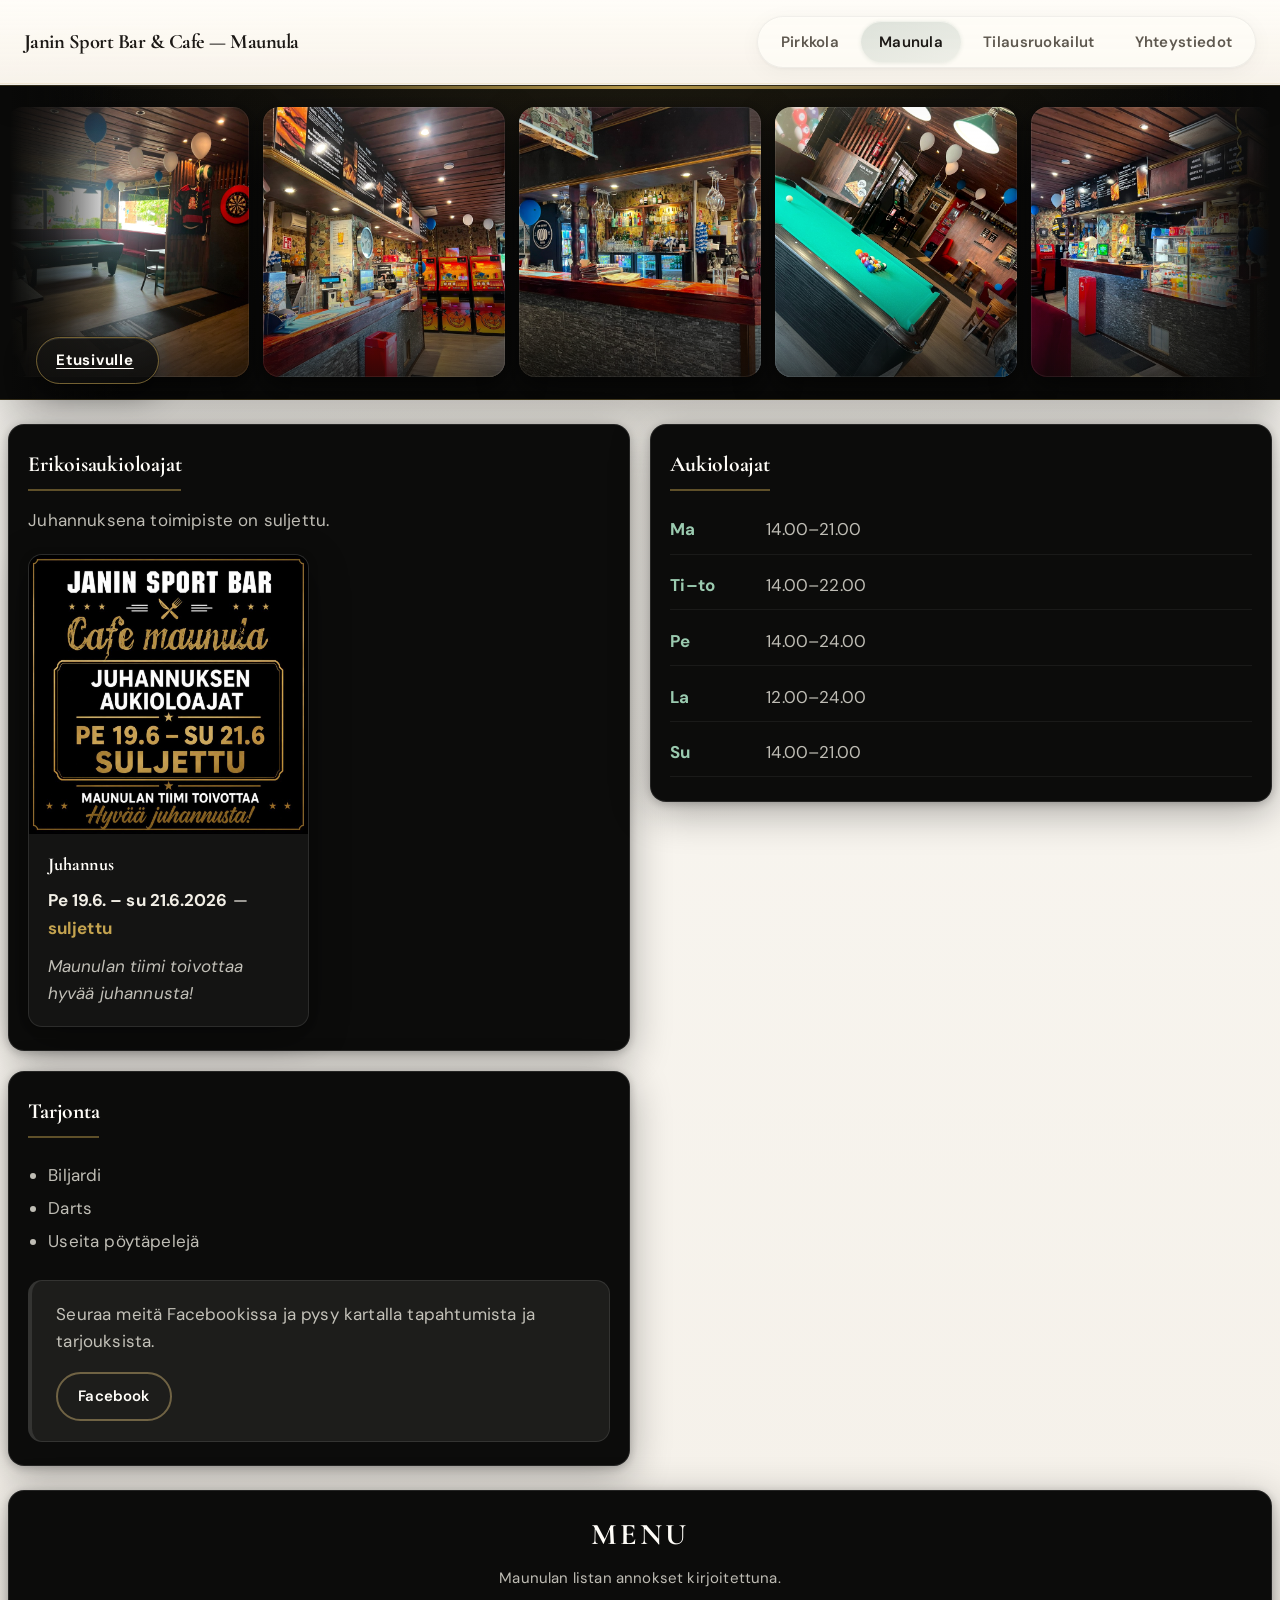
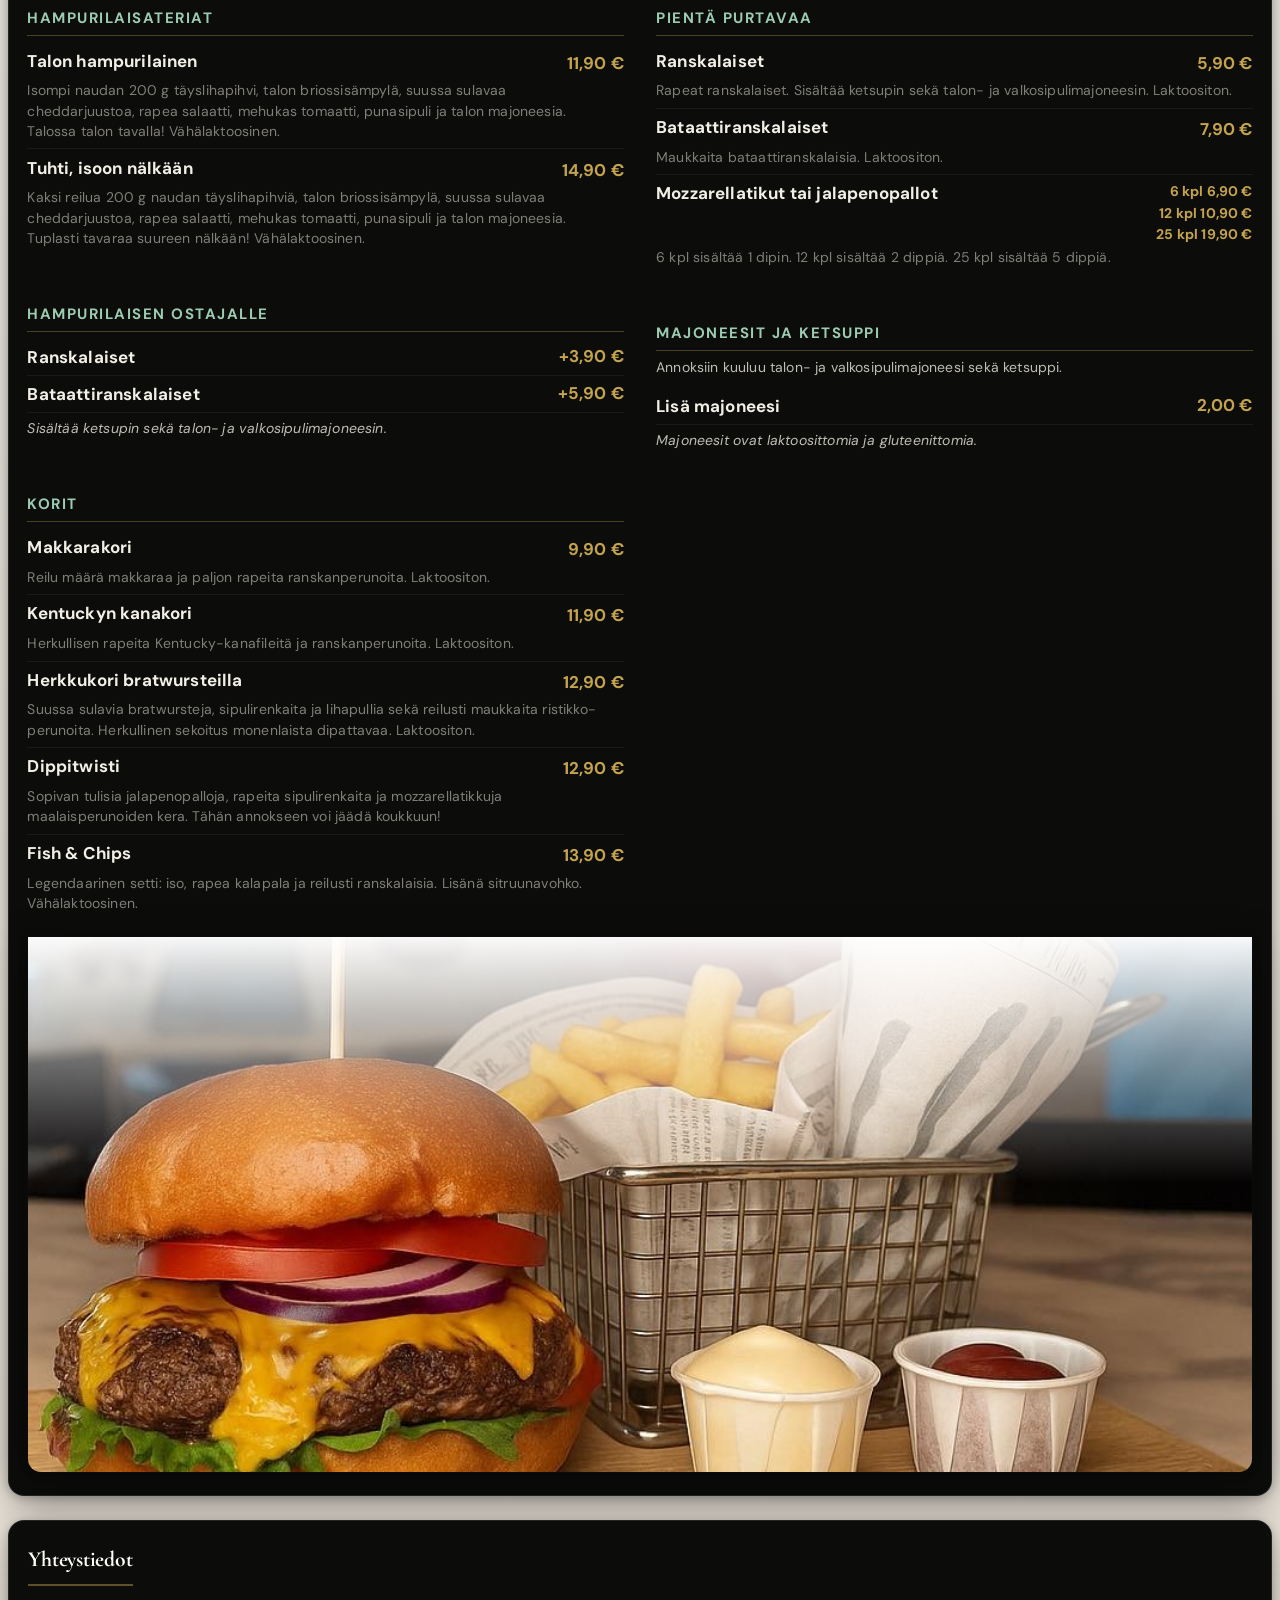
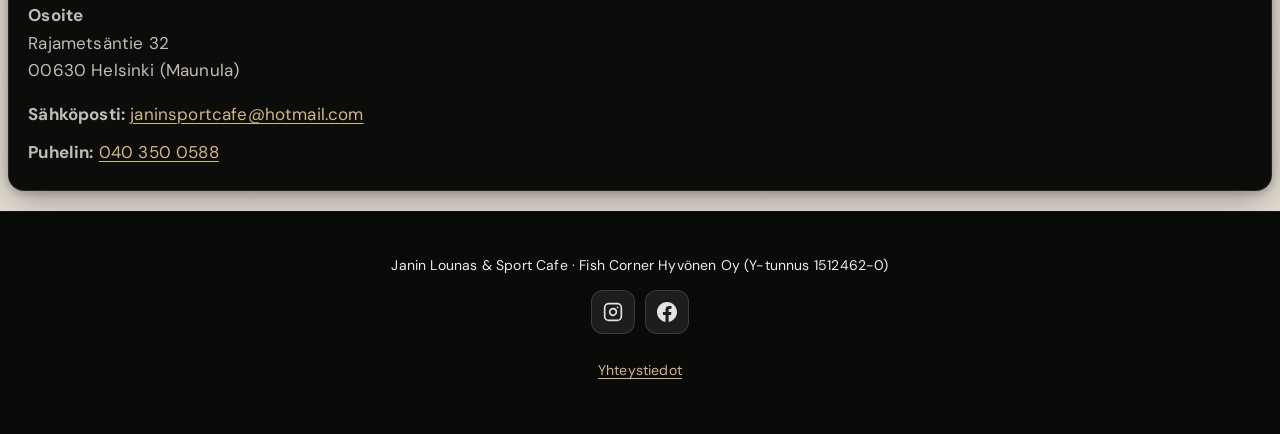
==== commit d76f6c2d: "Lisää juhannuksen erikoisaukioloajat ja päivitetty lounasaika. - Etusivu, Pirkkola ja Maunula: juhan" ====
--- a/maunula/index.html
+++ b/maunula/index.html
@@ -168,6 +168,21 @@
       </div>
 
       <div class="branch-grid">
+        <section class="content-panel content-panel--branch-wide home-reveal special-hours" style="--reveal-delay: 0ms" aria-labelledby="h-erikoisauki-m">
+          <h2 id="h-erikoisauki-m">Erikoisaukioloajat</h2>
+          <p class="special-hours__intro">Juhannuksena toimipiste on suljettu.</p>
+          <div class="special-hours__grid">
+            <figure class="special-hours__card">
+              <img src="/images/maunula-juhannus-aukiolo.png" alt="Maunula: juhannuksena pe 19.6. – su 21.6. suljettu." width="600" height="900" loading="lazy" decoding="async">
+              <figcaption>
+                <h3>Juhannus</h3>
+                <p><strong>Pe 19.6. – su 21.6.2026</strong> — <span class="special-hours__status">suljettu</span></p>
+                <p class="special-hours__wish">Maunulan tiimi toivottaa hyvää juhannusta!</p>
+              </figcaption>
+            </figure>
+          </div>
+        </section>
+
         <section class="content-panel home-reveal" style="--reveal-delay: 0ms" aria-labelledby="h-aukio-m">
           <h2 id="h-aukio-m">Aukioloajat</h2>
           <ul class="hours-list">
--- a/css/style.css
+++ b/css/style.css
@@ -1732,6 +1732,82 @@
   margin-bottom: 0;
 }
 
+.special-hours {
+  margin-top: 0;
+}
+
+.special-hours__intro {
+  margin: 0 0 1.25rem;
+  color: var(--on-box-muted);
+  max-width: 42rem;
+}
+
+.special-hours__grid {
+  display: grid;
+  gap: 1.25rem;
+}
+
+@media (min-width: 48rem) {
+  .special-hours__grid {
+    grid-template-columns: repeat(2, minmax(0, 1fr));
+  }
+
+  .special-hours__grid--pirkkola {
+    grid-template-columns: repeat(3, minmax(0, 1fr));
+  }
+}
+
+.special-hours__card {
+  margin: 0;
+  padding: 0;
+  border-radius: var(--radius);
+  overflow: hidden;
+  border: 1px solid var(--box-border);
+  background: var(--surface-2);
+  box-shadow: var(--shadow);
+}
+
+.special-hours__card img {
+  width: 100%;
+  height: auto;
+  display: block;
+}
+
+.special-hours__card figcaption {
+  padding: 1rem 1.15rem 1.15rem;
+}
+
+.special-hours__card h3 {
+  margin: 0 0 0.5rem;
+  font-family: var(--font-display);
+  font-size: 1.125rem;
+  color: var(--on-box-heading);
+}
+
+.special-hours__card p {
+  margin: 0.35rem 0 0;
+  color: var(--on-box);
+}
+
+.special-hours__card .special-hours__status {
+  font-weight: 700;
+  color: var(--gold-light);
+}
+
+.special-hours__card .special-hours__wish {
+  margin-top: 0.65rem;
+  font-style: italic;
+  color: var(--on-box-muted);
+}
+
+.home-special-hours {
+  margin-bottom: 2rem;
+}
+
+.home-special-hours .special-hours__grid {
+  margin-top: 1rem;
+}
+
 /* Tilausruokailut (Pirkkola): Sijainti-callout — vahvempi reuna kuin yleinen .callout */
 .tilaus-standout .callout.tilaus-standout__callout {
   border: 2px solid rgba(255, 253, 248, 0.16);
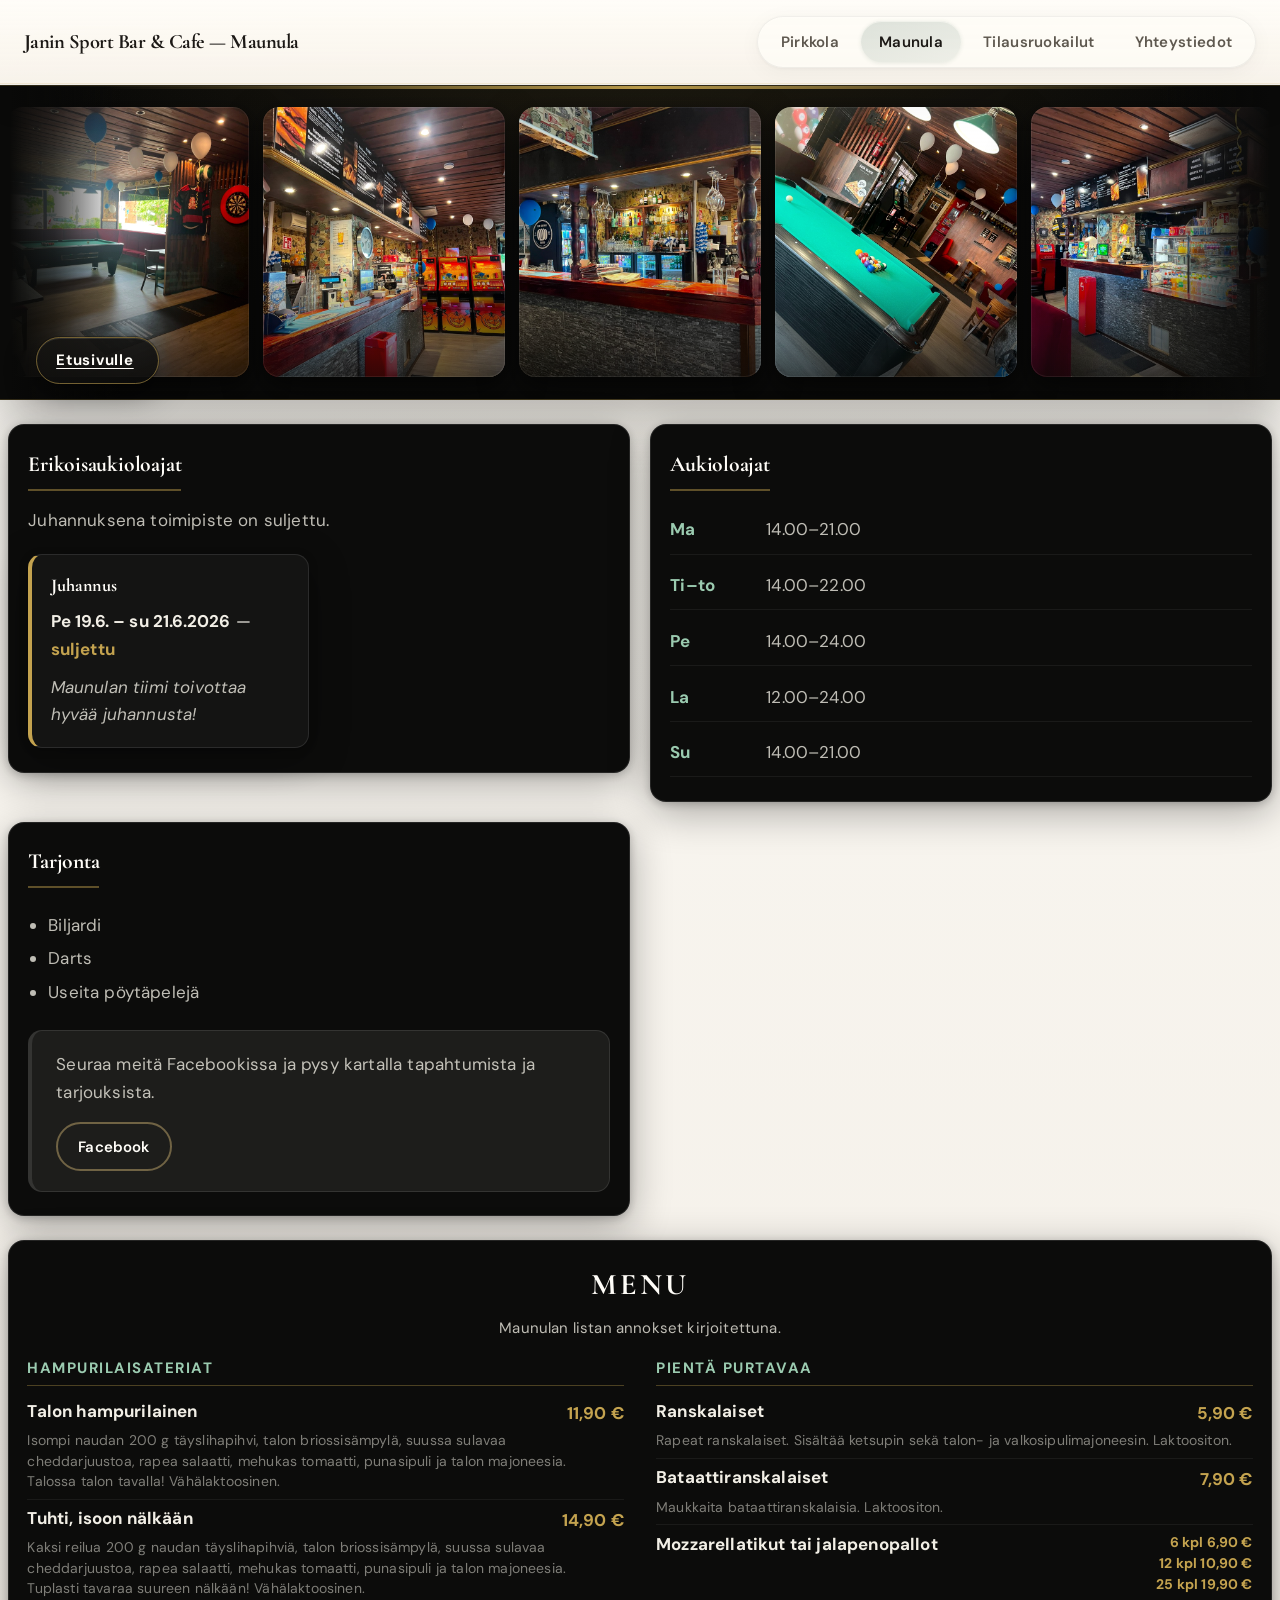
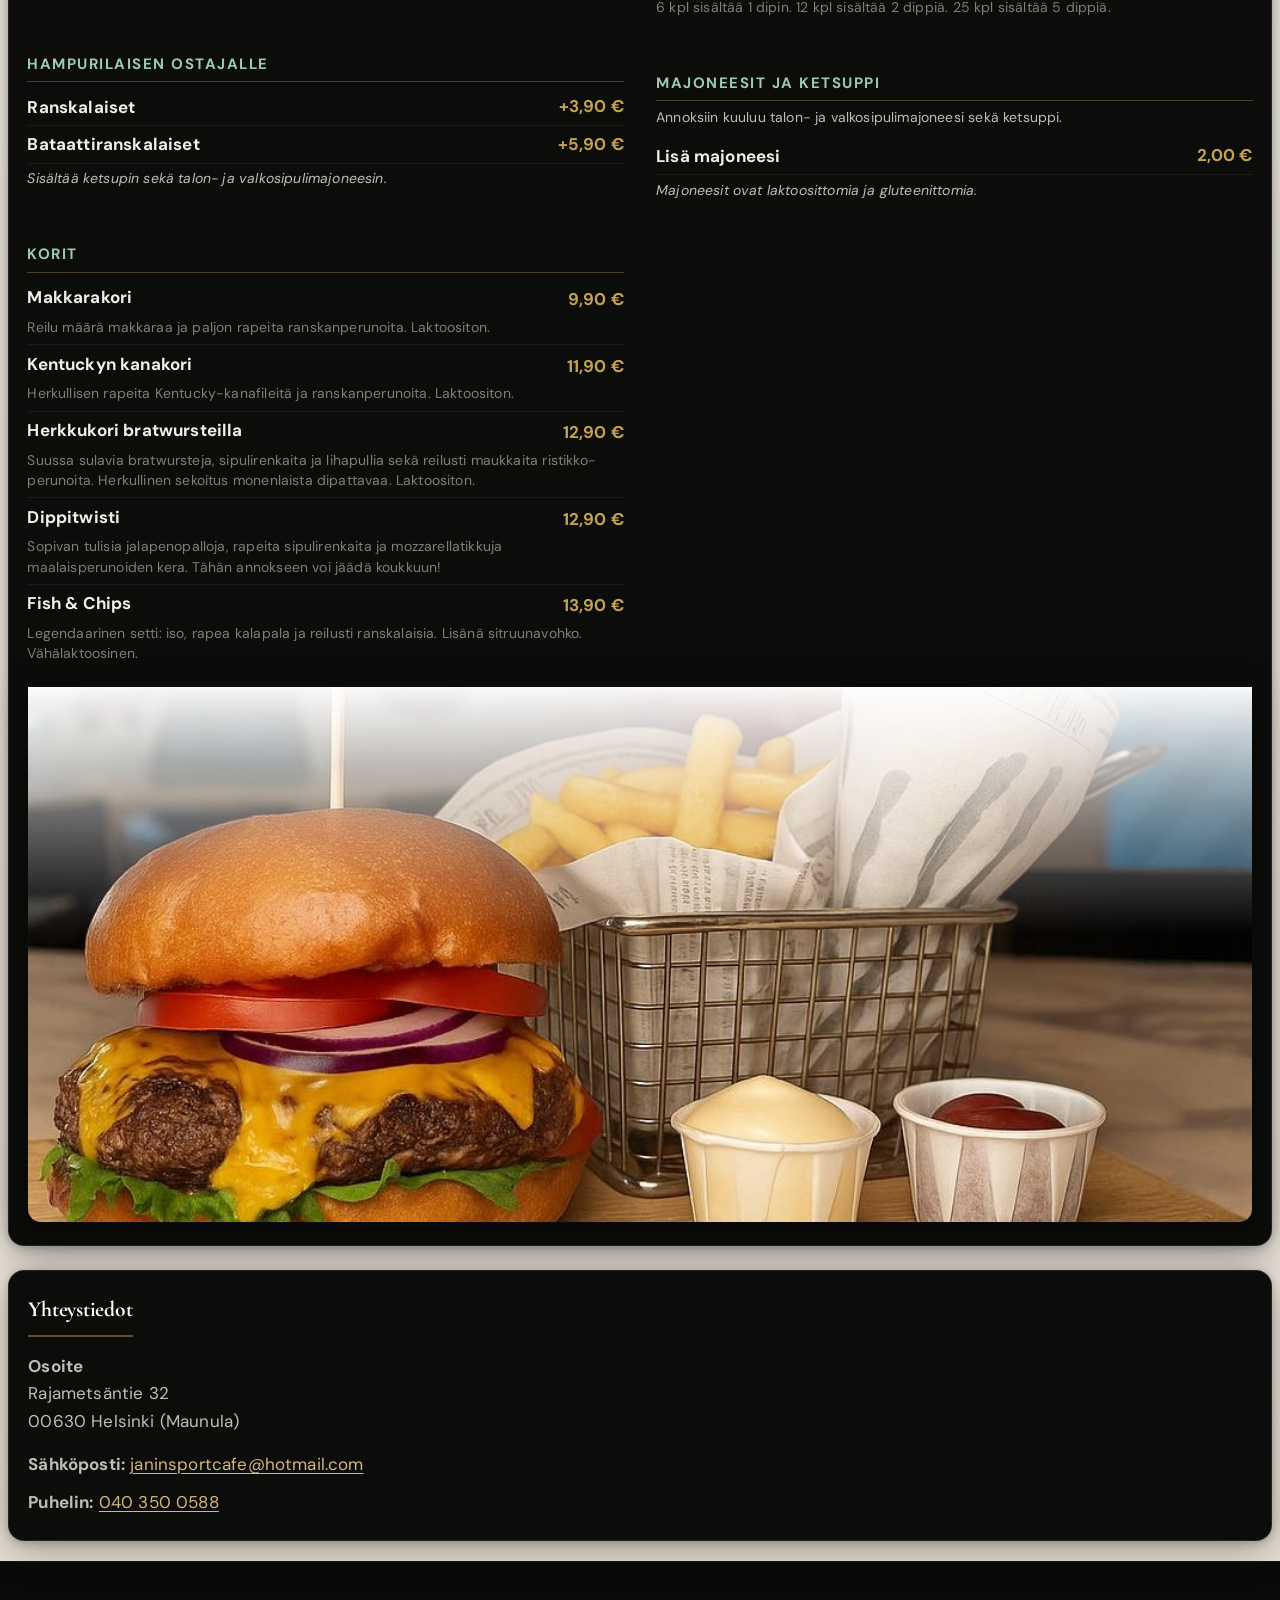
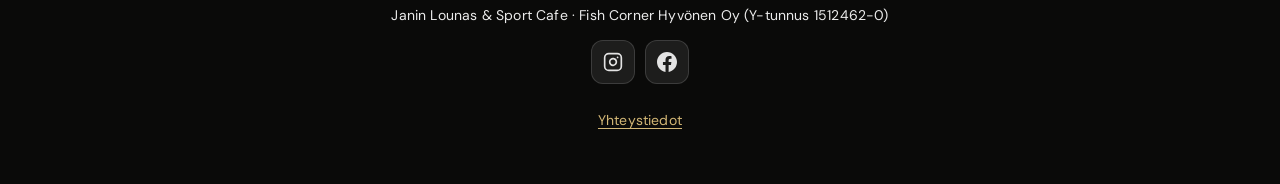
==== commit 35e39067: "Yksinkertaista erikoisaukioloajat: vain juhannuksen sulku tekstinä. Poista erikoisaukiolokuvat ja Pi" ====
--- a/maunula/index.html
+++ b/maunula/index.html
@@ -172,14 +172,11 @@
           <h2 id="h-erikoisauki-m">Erikoisaukioloajat</h2>
           <p class="special-hours__intro">Juhannuksena toimipiste on suljettu.</p>
           <div class="special-hours__grid">
-            <figure class="special-hours__card">
-              <img src="/images/maunula-juhannus-aukiolo.png" alt="Maunula: juhannuksena pe 19.6. – su 21.6. suljettu." width="600" height="900" loading="lazy" decoding="async">
-              <figcaption>
-                <h3>Juhannus</h3>
-                <p><strong>Pe 19.6. – su 21.6.2026</strong> — <span class="special-hours__status">suljettu</span></p>
-                <p class="special-hours__wish">Maunulan tiimi toivottaa hyvää juhannusta!</p>
-              </figcaption>
-            </figure>
+            <article class="special-hours__card">
+              <h3>Juhannus</h3>
+              <p><strong>Pe 19.6. – su 21.6.2026</strong> — <span class="special-hours__status">suljettu</span></p>
+              <p class="special-hours__wish">Maunulan tiimi toivottaa hyvää juhannusta!</p>
+            </article>
           </div>
         </section>
 
--- a/css/style.css
+++ b/css/style.css
@@ -1759,22 +1759,12 @@
 
 .special-hours__card {
   margin: 0;
-  padding: 0;
+  padding: 1rem 1.15rem 1.15rem;
   border-radius: var(--radius);
-  overflow: hidden;
   border: 1px solid var(--box-border);
   background: var(--surface-2);
   box-shadow: var(--shadow);
-}
-
-.special-hours__card img {
-  width: 100%;
-  height: auto;
-  display: block;
-}
-
-.special-hours__card figcaption {
-  padding: 1rem 1.15rem 1.15rem;
+  border-left: 4px solid var(--gold-light);
 }
 
 .special-hours__card h3 {
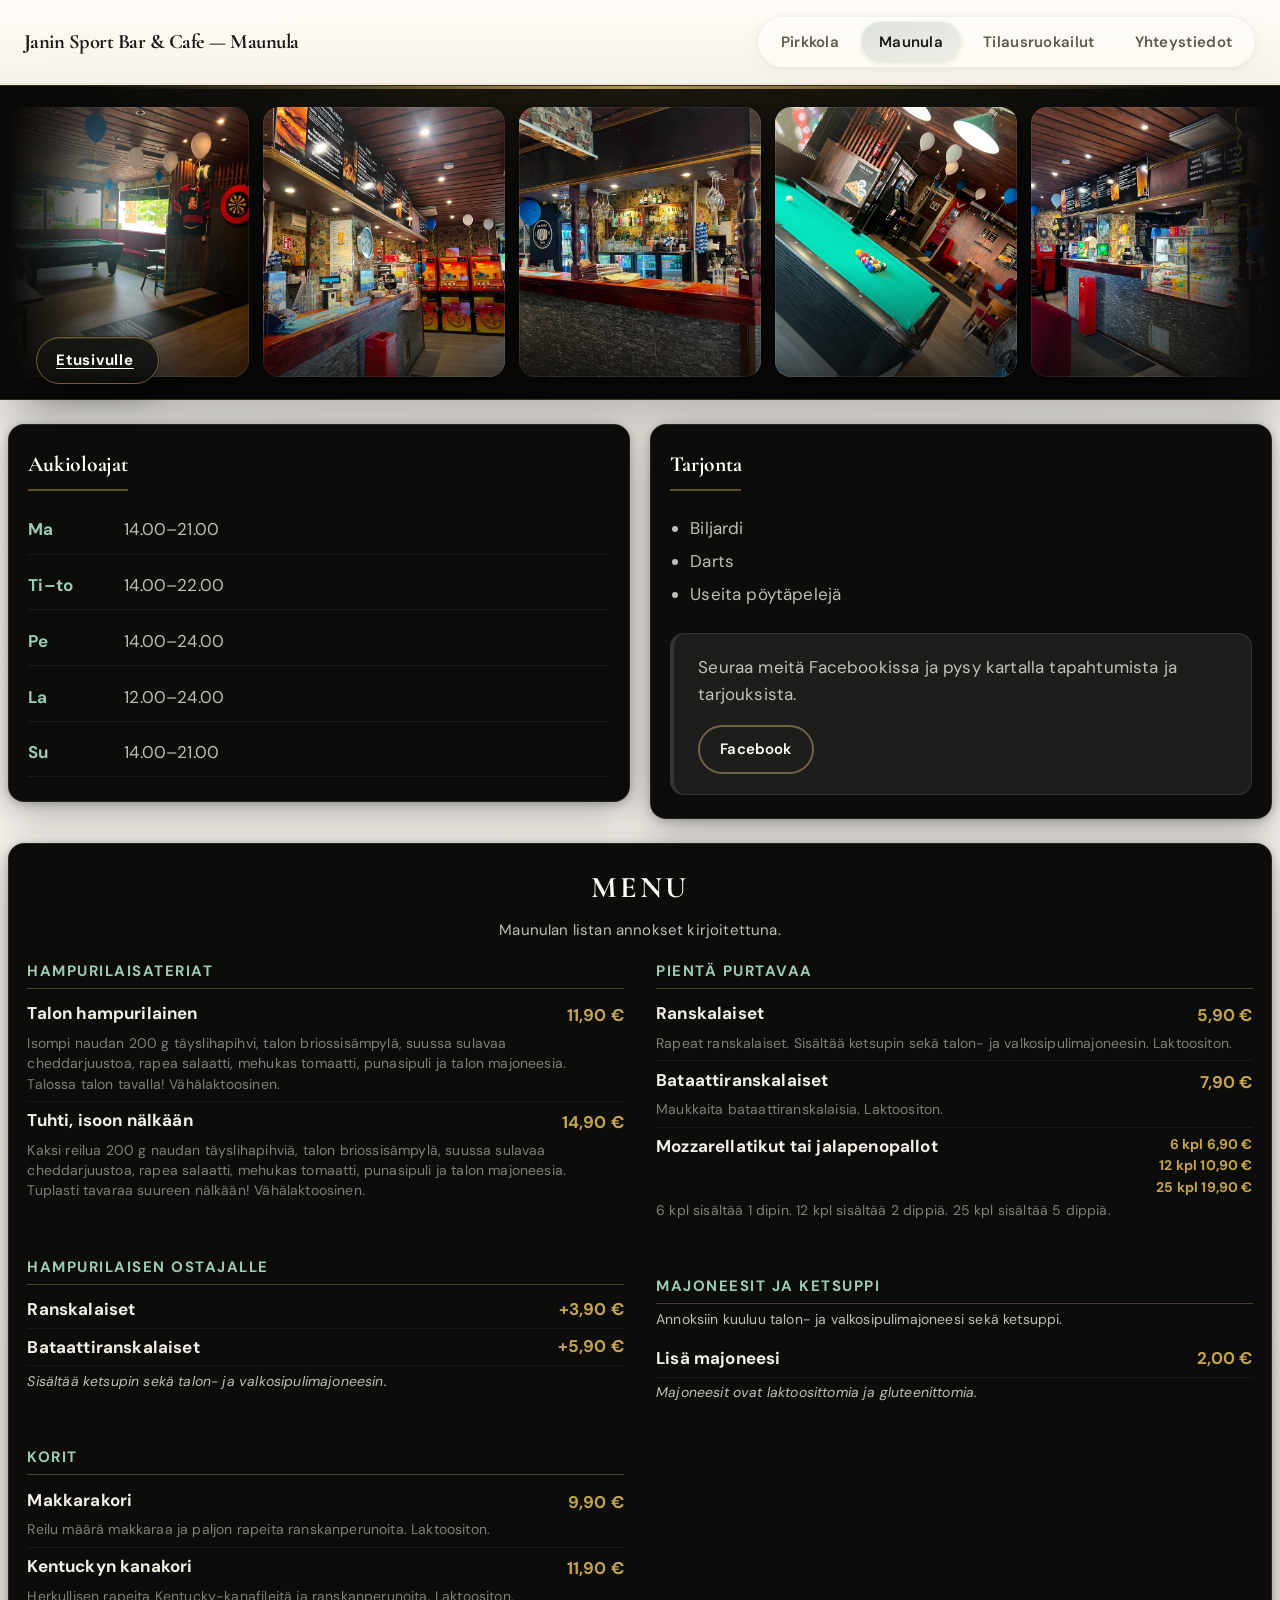
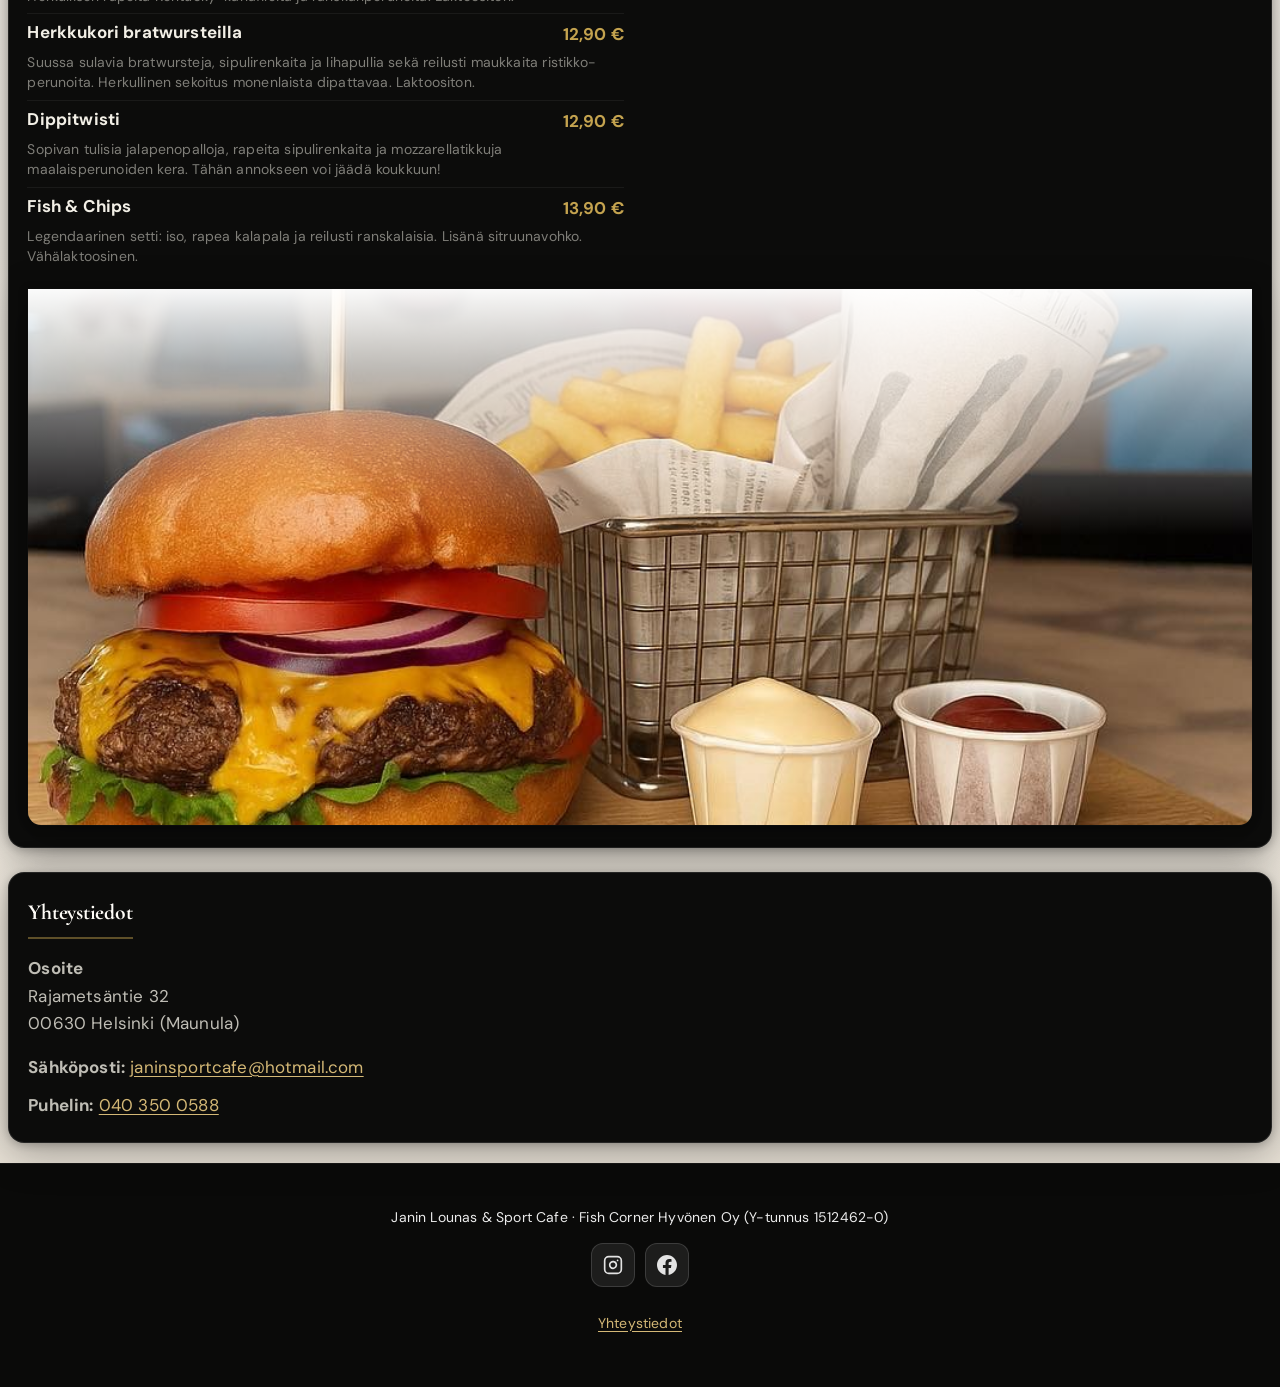
==== commit dba0954d: "Poista juhannuksen erikoisaukioloajat ja Pirkkolan normaaliaukiolo. Pirkkolassa näkyvät vain kesän k" ====
--- a/maunula/index.html
+++ b/maunula/index.html
@@ -168,18 +168,6 @@
       </div>
 
       <div class="branch-grid">
-        <section class="content-panel content-panel--branch-wide home-reveal special-hours" style="--reveal-delay: 0ms" aria-labelledby="h-erikoisauki-m">
-          <h2 id="h-erikoisauki-m">Erikoisaukioloajat</h2>
-          <p class="special-hours__intro">Juhannuksena toimipiste on suljettu.</p>
-          <div class="special-hours__grid">
-            <article class="special-hours__card">
-              <h3>Juhannus</h3>
-              <p><strong>Pe 19.6. – su 21.6.2026</strong> — <span class="special-hours__status">suljettu</span></p>
-              <p class="special-hours__wish">Maunulan tiimi toivottaa hyvää juhannusta!</p>
-            </article>
-          </div>
-        </section>
-
         <section class="content-panel home-reveal" style="--reveal-delay: 0ms" aria-labelledby="h-aukio-m">
           <h2 id="h-aukio-m">Aukioloajat</h2>
           <ul class="hours-list">
--- a/css/style.css
+++ b/css/style.css
@@ -1732,72 +1732,6 @@
   margin-bottom: 0;
 }
 
-.special-hours {
-  margin-top: 0;
-}
-
-.special-hours__intro {
-  margin: 0 0 1.25rem;
-  color: var(--on-box-muted);
-  max-width: 42rem;
-}
-
-.special-hours__grid {
-  display: grid;
-  gap: 1.25rem;
-}
-
-@media (min-width: 48rem) {
-  .special-hours__grid {
-    grid-template-columns: repeat(2, minmax(0, 1fr));
-  }
-
-  .special-hours__grid--pirkkola {
-    grid-template-columns: repeat(3, minmax(0, 1fr));
-  }
-}
-
-.special-hours__card {
-  margin: 0;
-  padding: 1rem 1.15rem 1.15rem;
-  border-radius: var(--radius);
-  border: 1px solid var(--box-border);
-  background: var(--surface-2);
-  box-shadow: var(--shadow);
-  border-left: 4px solid var(--gold-light);
-}
-
-.special-hours__card h3 {
-  margin: 0 0 0.5rem;
-  font-family: var(--font-display);
-  font-size: 1.125rem;
-  color: var(--on-box-heading);
-}
-
-.special-hours__card p {
-  margin: 0.35rem 0 0;
-  color: var(--on-box);
-}
-
-.special-hours__card .special-hours__status {
-  font-weight: 700;
-  color: var(--gold-light);
-}
-
-.special-hours__card .special-hours__wish {
-  margin-top: 0.65rem;
-  font-style: italic;
-  color: var(--on-box-muted);
-}
-
-.home-special-hours {
-  margin-bottom: 2rem;
-}
-
-.home-special-hours .special-hours__grid {
-  margin-top: 1rem;
-}
-
 /* Tilausruokailut (Pirkkola): Sijainti-callout — vahvempi reuna kuin yleinen .callout */
 .tilaus-standout .callout.tilaus-standout__callout {
   border: 2px solid rgba(255, 253, 248, 0.16);
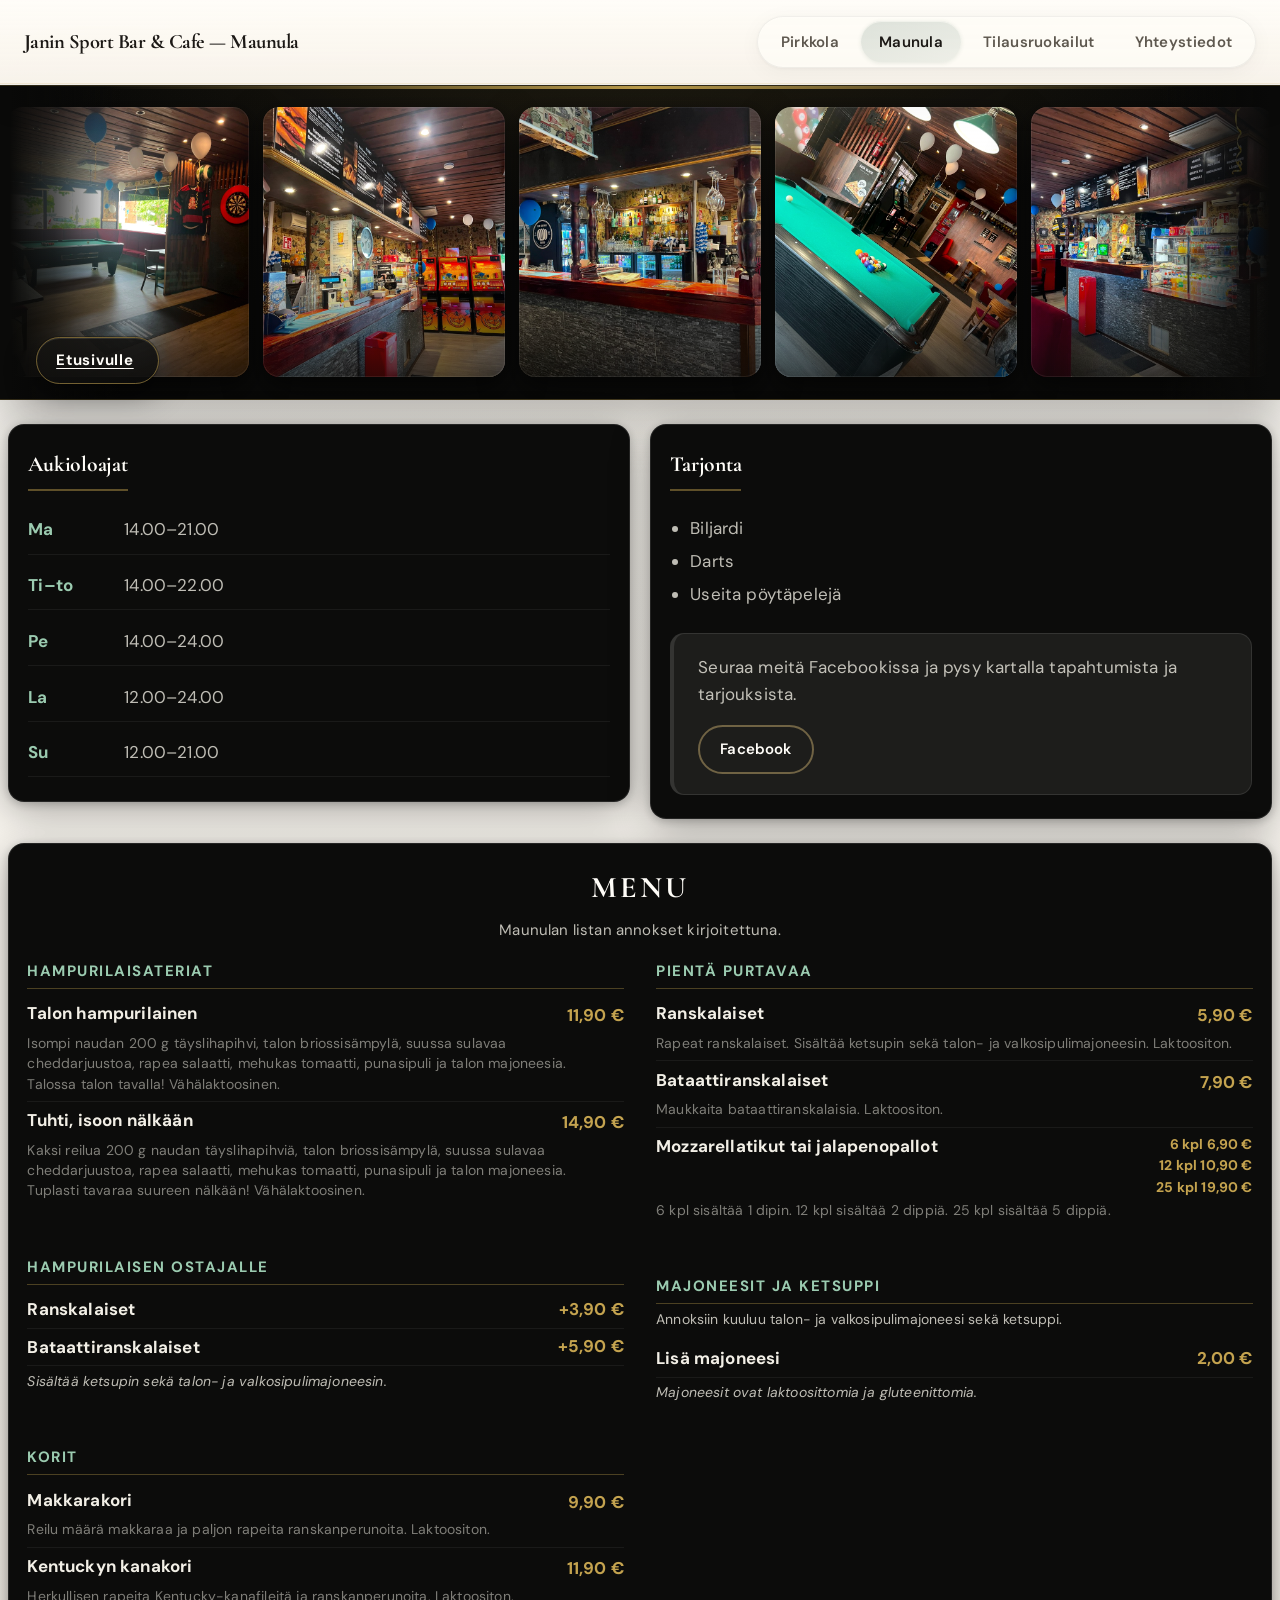
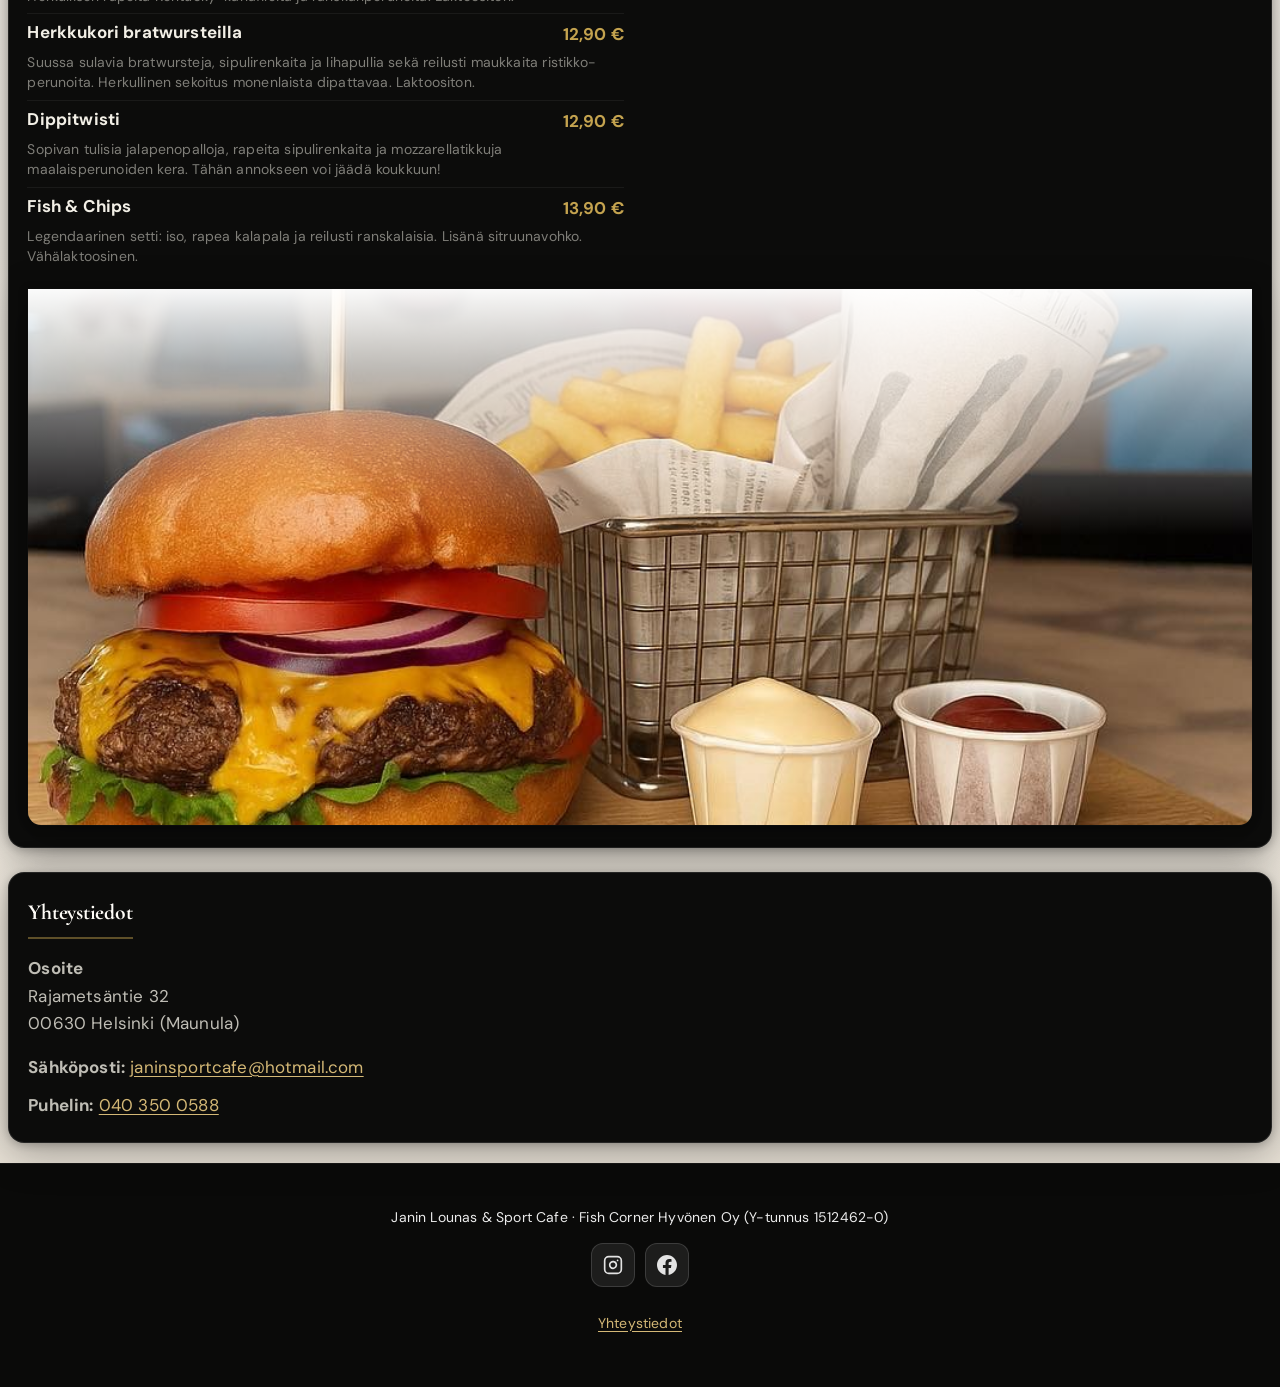
==== commit 2256769a: "Päivitä Maunulan sunnuntain aukioloajat klo 12–21. Co-authored-by: Cursor <cursoragent@cursor.com>" ====
--- a/maunula/index.html
+++ b/maunula/index.html
@@ -78,7 +78,7 @@
           { "@type": "OpeningHoursSpecification", "dayOfWeek": ["Tuesday", "Wednesday", "Thursday"], "opens": "14:00", "closes": "22:00" },
           { "@type": "OpeningHoursSpecification", "dayOfWeek": "Friday", "opens": "14:00", "closes": "24:00" },
           { "@type": "OpeningHoursSpecification", "dayOfWeek": "Saturday", "opens": "12:00", "closes": "24:00" },
-          { "@type": "OpeningHoursSpecification", "dayOfWeek": "Sunday", "opens": "14:00", "closes": "21:00" }
+          { "@type": "OpeningHoursSpecification", "dayOfWeek": "Sunday", "opens": "12:00", "closes": "21:00" }
         ],
         "parentOrganization": {
           "@type": "Organization",
@@ -175,7 +175,7 @@
             <li><strong>Ti–to</strong> <span>14.00–22.00</span></li>
             <li><strong>Pe</strong> <span>14.00–24.00</span></li>
             <li><strong>La</strong> <span>12.00–24.00</span></li>
-            <li><strong>Su</strong> <span>14.00–21.00</span></li>
+            <li><strong>Su</strong> <span>12.00–21.00</span></li>
           </ul>
         </section>
 
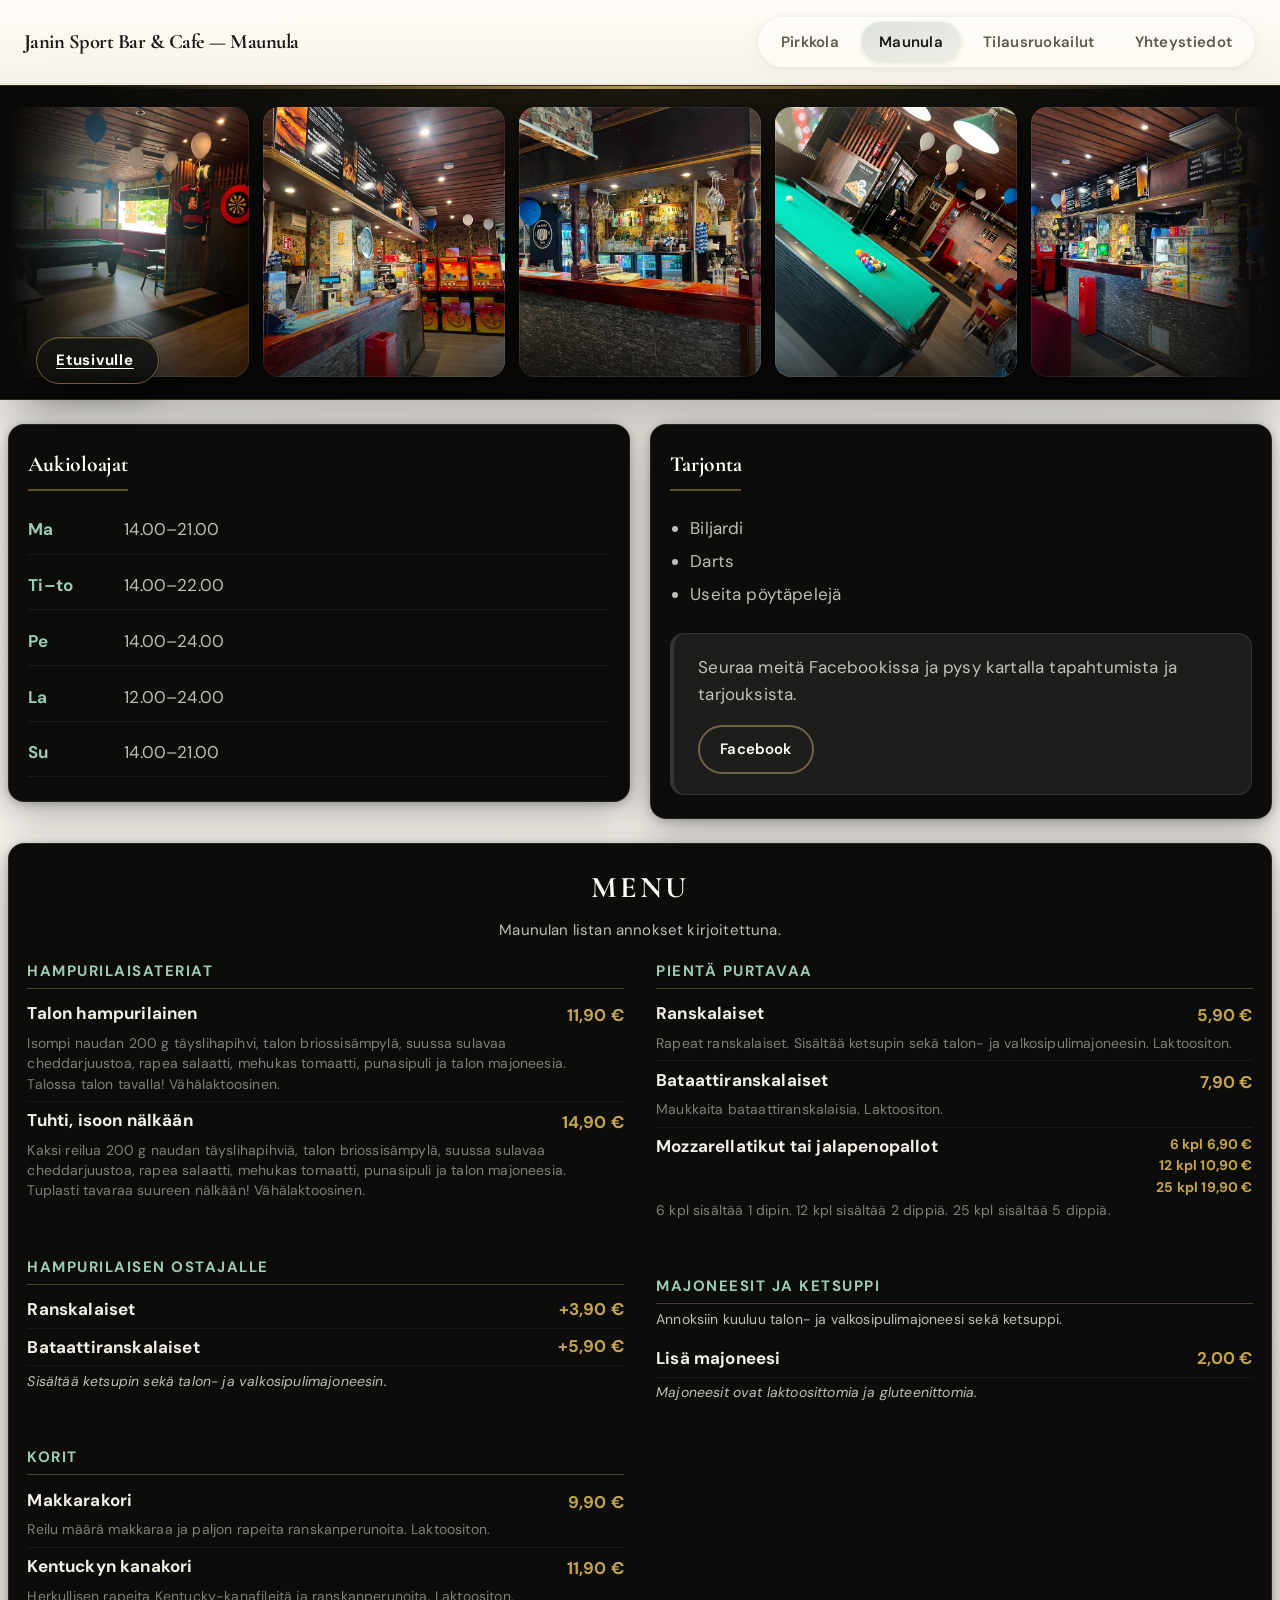
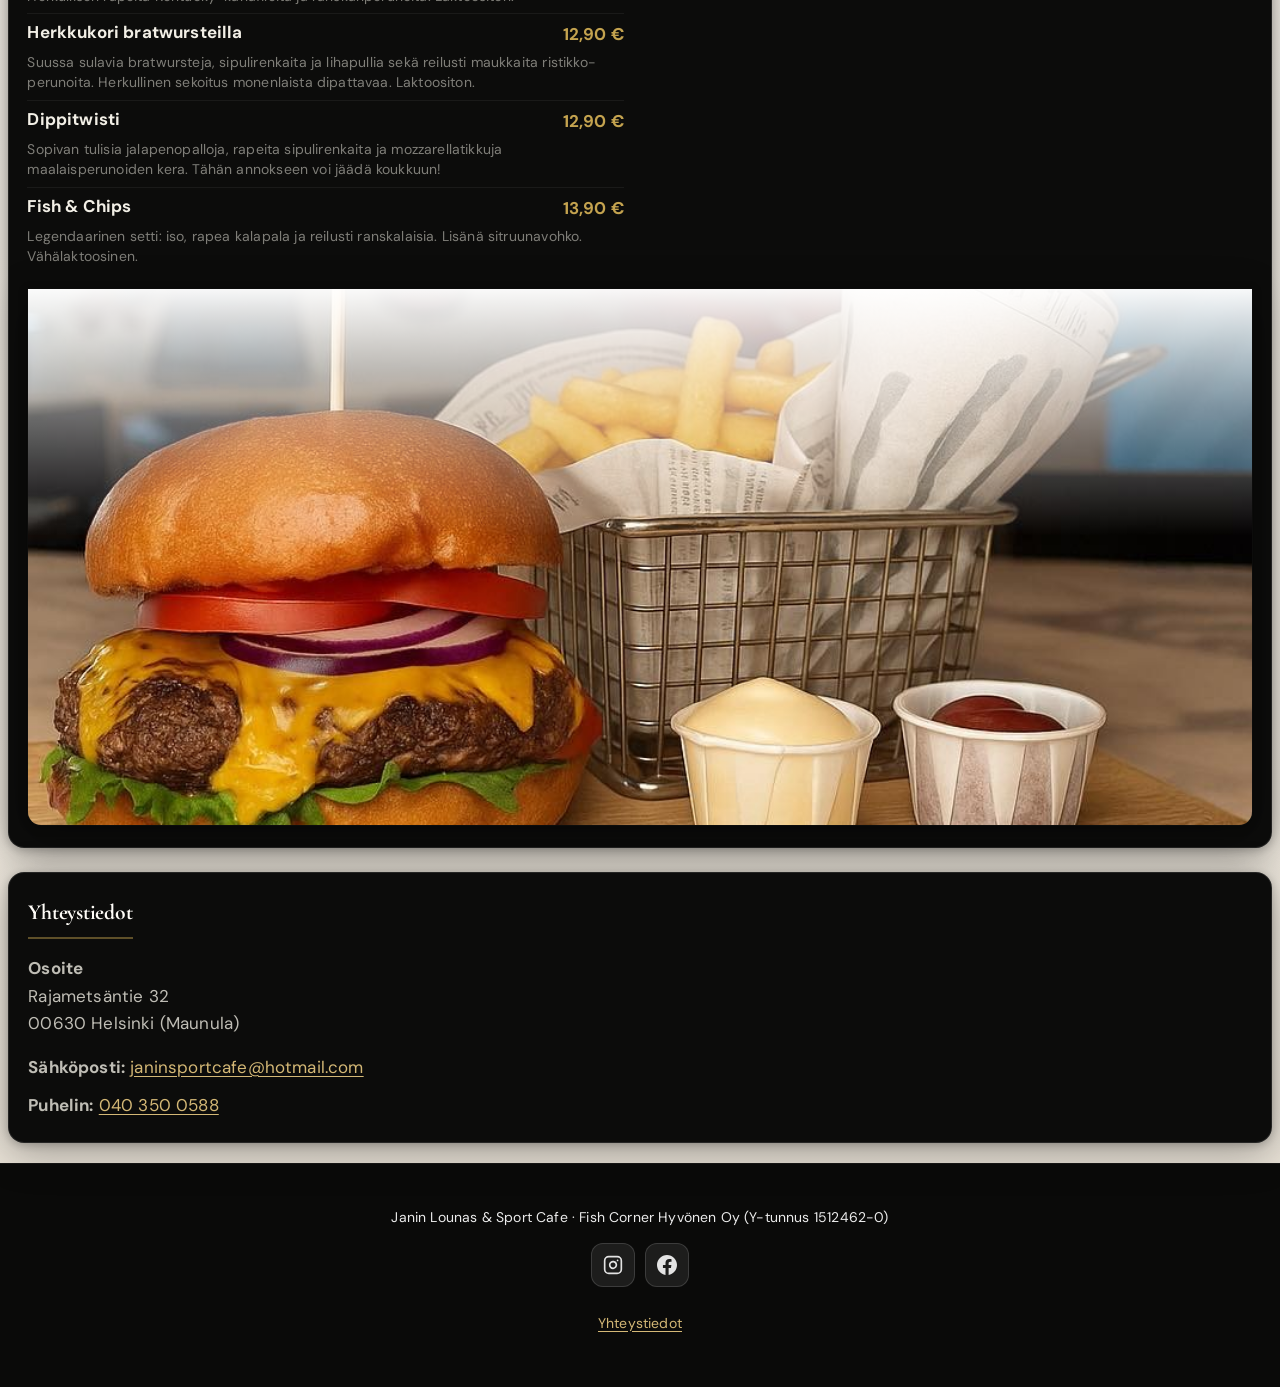
==== commit 508de6a1: "Palauta Maunulan sunnuntain aukioloajat klo 14–21. Co-authored-by: Cursor <cursoragent@cursor.com>" ====
--- a/maunula/index.html
+++ b/maunula/index.html
@@ -78,7 +78,7 @@
           { "@type": "OpeningHoursSpecification", "dayOfWeek": ["Tuesday", "Wednesday", "Thursday"], "opens": "14:00", "closes": "22:00" },
           { "@type": "OpeningHoursSpecification", "dayOfWeek": "Friday", "opens": "14:00", "closes": "24:00" },
           { "@type": "OpeningHoursSpecification", "dayOfWeek": "Saturday", "opens": "12:00", "closes": "24:00" },
-          { "@type": "OpeningHoursSpecification", "dayOfWeek": "Sunday", "opens": "12:00", "closes": "21:00" }
+          { "@type": "OpeningHoursSpecification", "dayOfWeek": "Sunday", "opens": "14:00", "closes": "21:00" }
         ],
         "parentOrganization": {
           "@type": "Organization",
@@ -175,7 +175,7 @@
             <li><strong>Ti–to</strong> <span>14.00–22.00</span></li>
             <li><strong>Pe</strong> <span>14.00–24.00</span></li>
             <li><strong>La</strong> <span>12.00–24.00</span></li>
-            <li><strong>Su</strong> <span>12.00–21.00</span></li>
+            <li><strong>Su</strong> <span>14.00–21.00</span></li>
           </ul>
         </section>
 
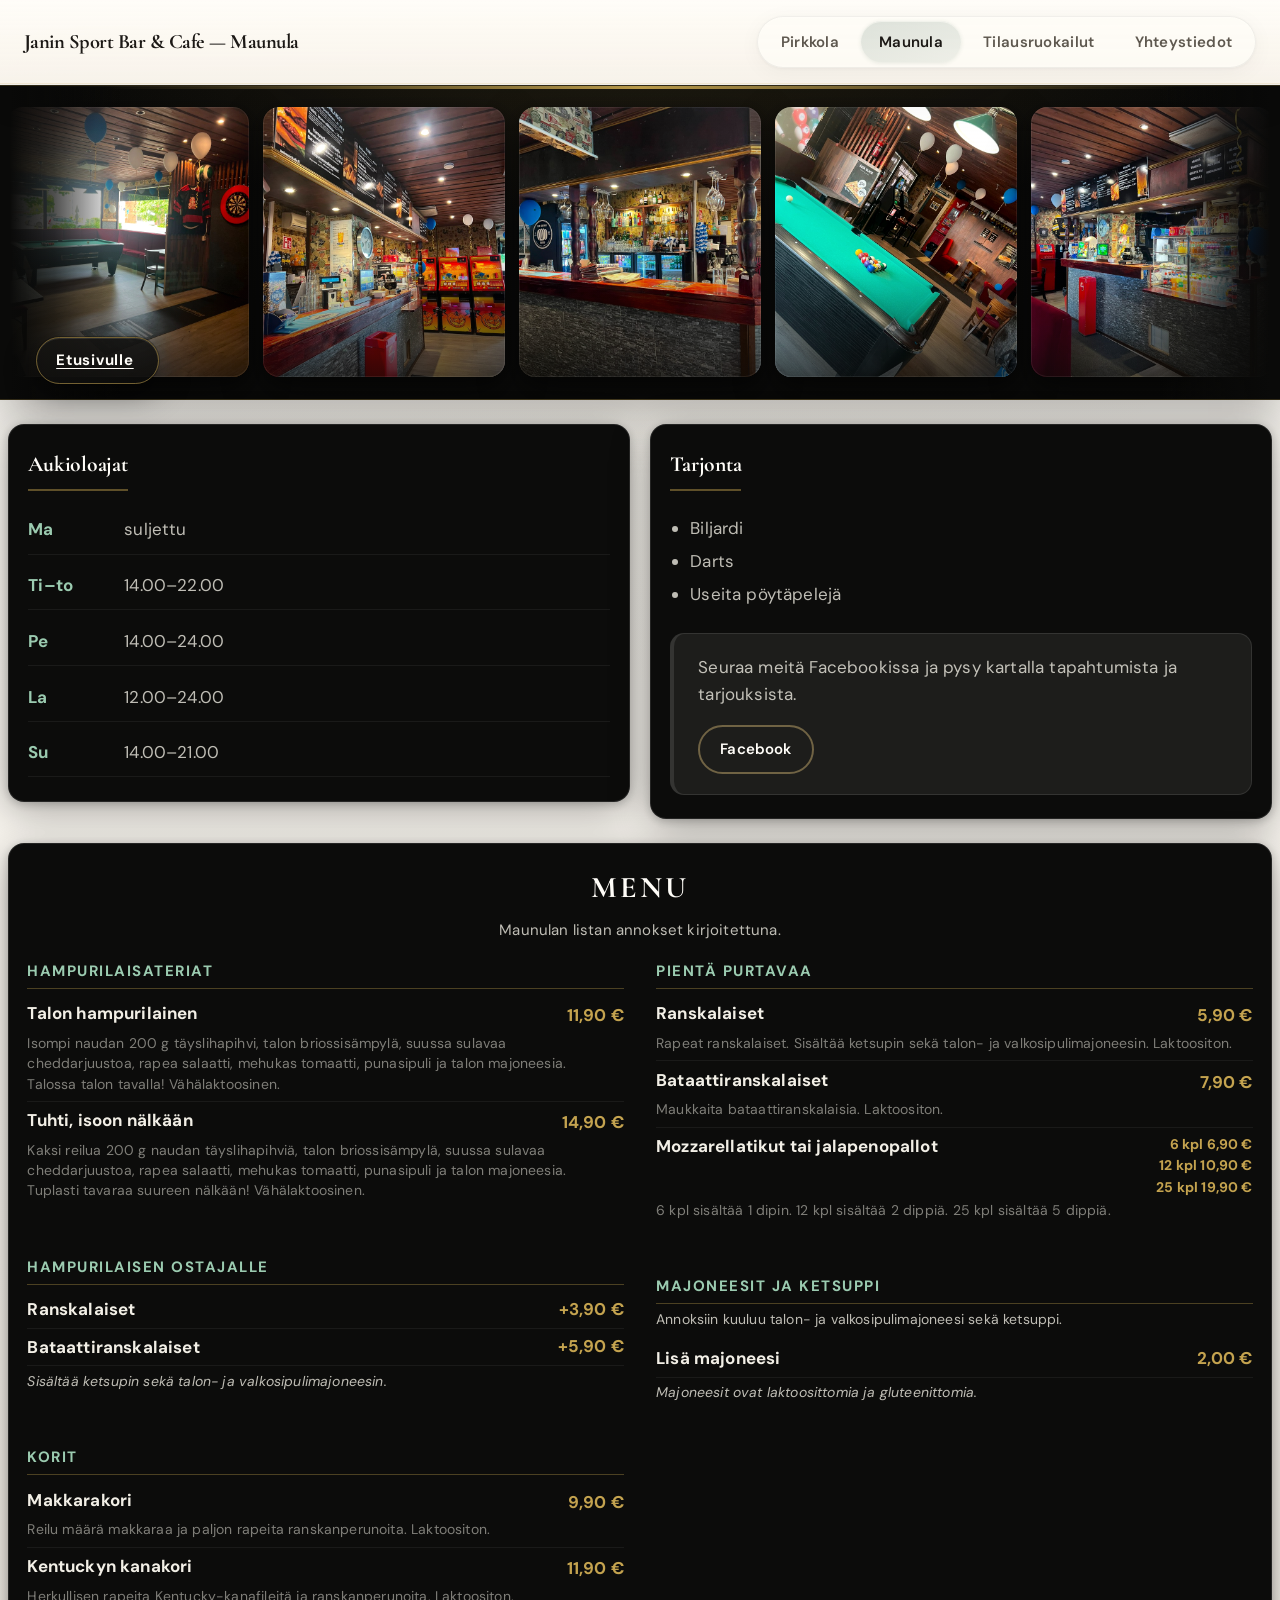
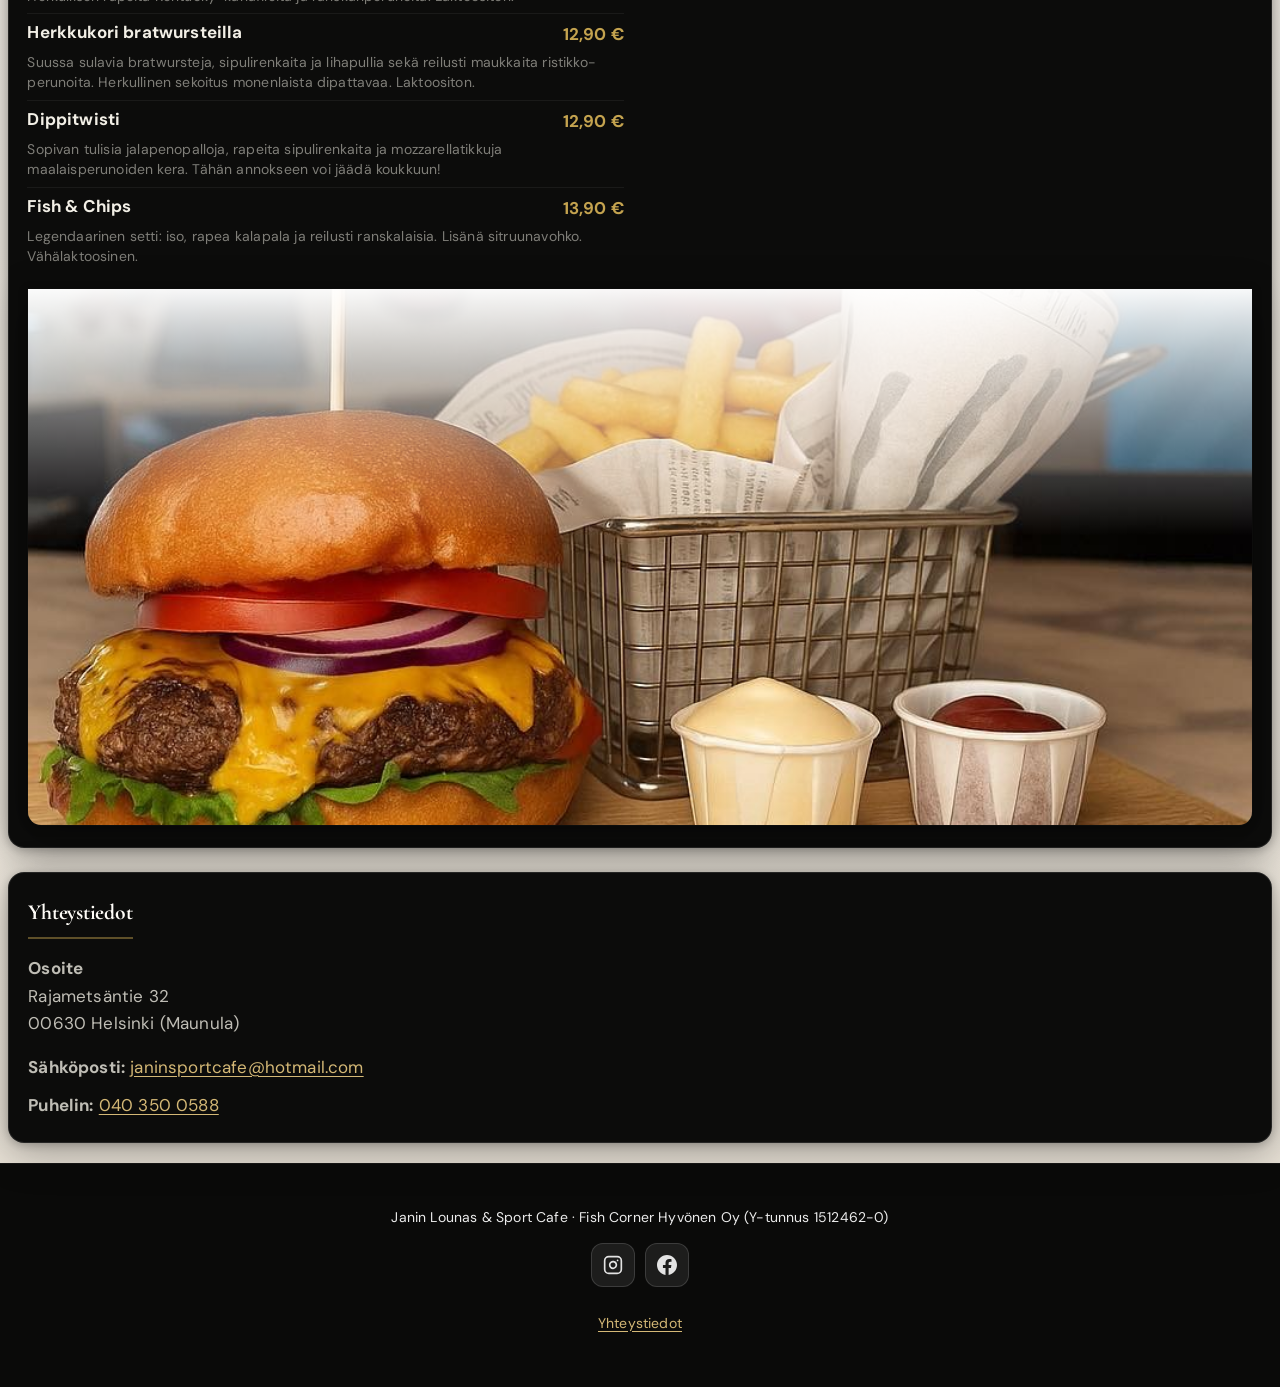
==== commit e05d91a2: "Merkitse Maunulan maanantai suljetuksi. Co-authored-by: Cursor <cursoragent@cursor.com>" ====
--- a/maunula/index.html
+++ b/maunula/index.html
@@ -74,7 +74,6 @@
           "longitude": 24.9336675
         },
         "openingHoursSpecification": [
-          { "@type": "OpeningHoursSpecification", "dayOfWeek": "Monday", "opens": "14:00", "closes": "21:00" },
           { "@type": "OpeningHoursSpecification", "dayOfWeek": ["Tuesday", "Wednesday", "Thursday"], "opens": "14:00", "closes": "22:00" },
           { "@type": "OpeningHoursSpecification", "dayOfWeek": "Friday", "opens": "14:00", "closes": "24:00" },
           { "@type": "OpeningHoursSpecification", "dayOfWeek": "Saturday", "opens": "12:00", "closes": "24:00" },
@@ -171,7 +170,7 @@
         <section class="content-panel home-reveal" style="--reveal-delay: 0ms" aria-labelledby="h-aukio-m">
           <h2 id="h-aukio-m">Aukioloajat</h2>
           <ul class="hours-list">
-            <li><strong>Ma</strong> <span>14.00–21.00</span></li>
+            <li><strong>Ma</strong> <span>suljettu</span></li>
             <li><strong>Ti–to</strong> <span>14.00–22.00</span></li>
             <li><strong>Pe</strong> <span>14.00–24.00</span></li>
             <li><strong>La</strong> <span>12.00–24.00</span></li>
--- a/css/style.css
+++ b/css/style.css
@@ -2402,13 +2402,20 @@
 }
 
 .card--home .card__image {
-  min-height: 132px;
-  background: linear-gradient(160deg, #2a2a28 0%, #161615 48%, #1f1f1d 100%);
+  min-height: 0;
+  padding: 0;
+  overflow: hidden;
+  background: #161615;
   border-bottom: 1px solid var(--box-border-subtle);
+  aspect-ratio: 16 / 10;
 }
 
 .card--home .card__image img {
-  max-height: 76px;
+  display: block;
+  width: 100%;
+  height: 100%;
+  max-height: none;
+  object-fit: cover;
 }
 
 .card--home .card__title {
